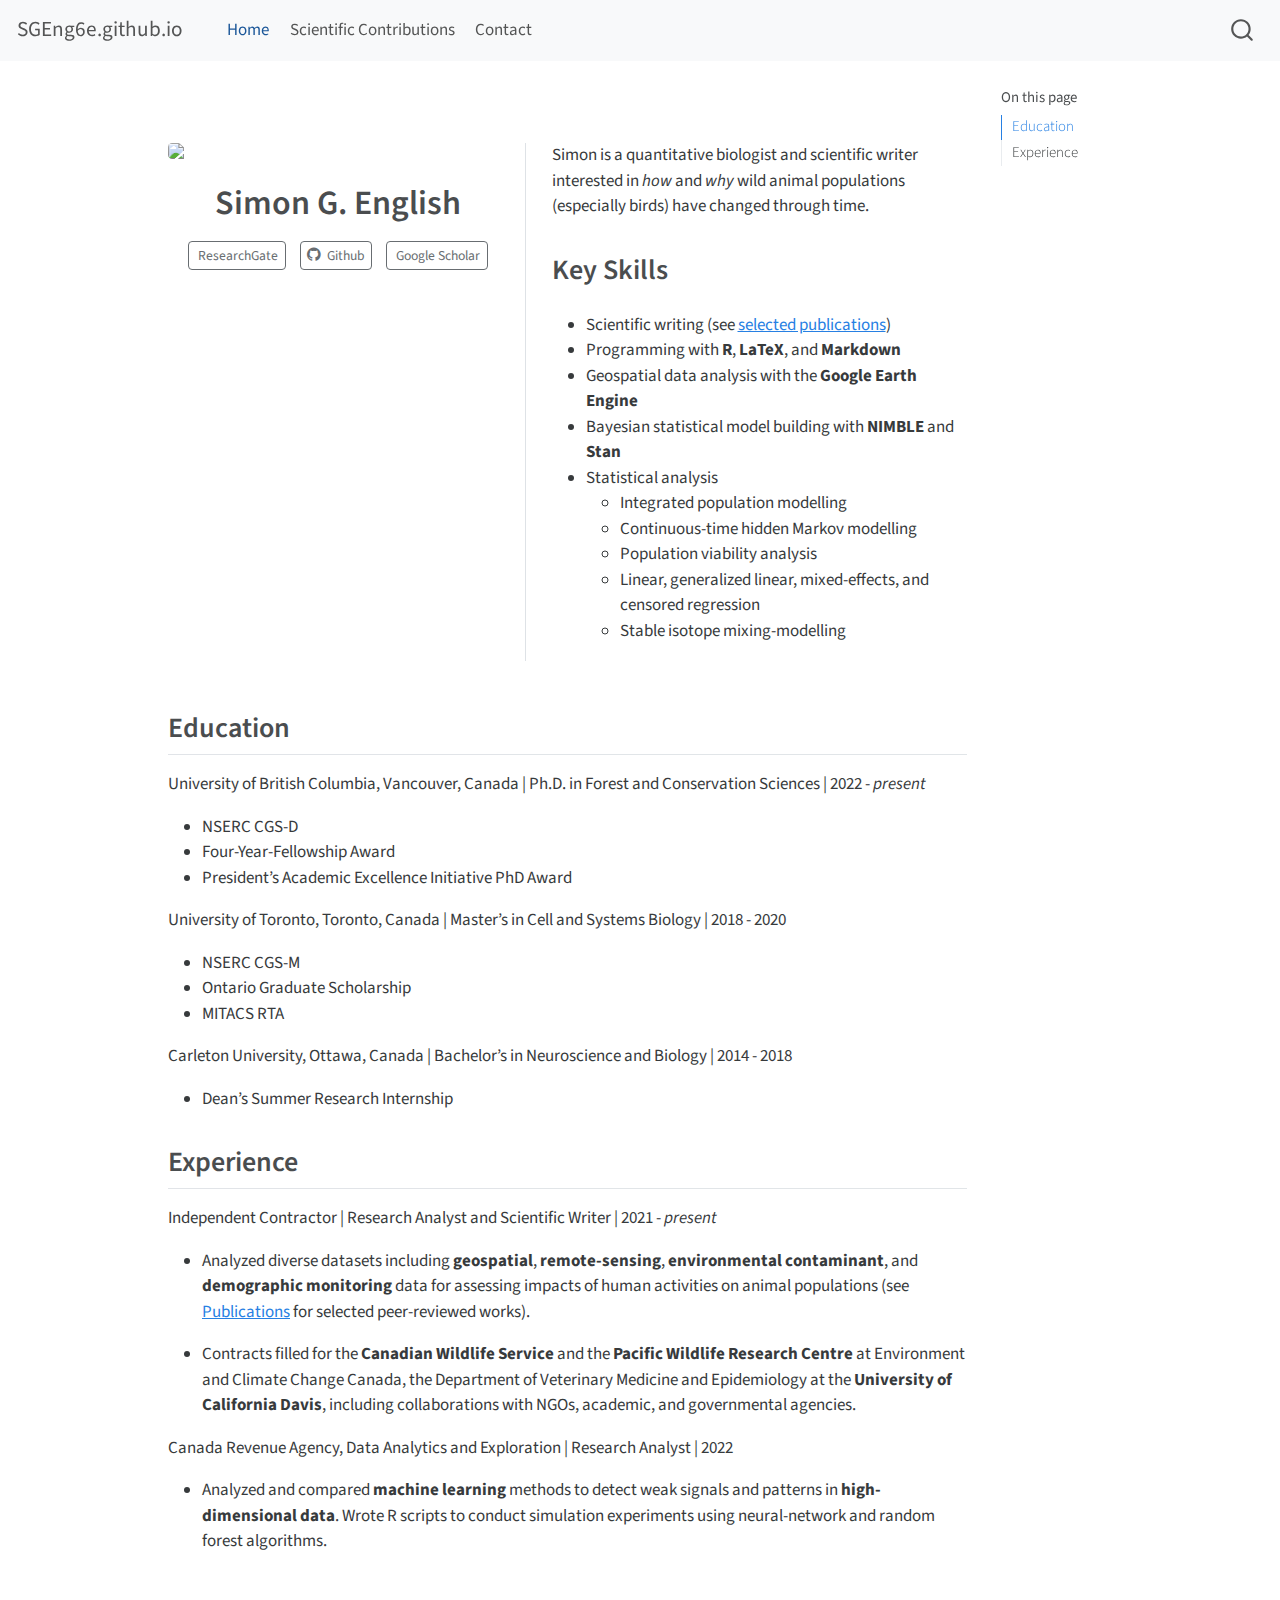
==== docs/index.html @ 51fb1316 "rebuilt" ====
<!DOCTYPE html>
<html xmlns="http://www.w3.org/1999/xhtml" lang="en" xml:lang="en"><head>

<meta charset="utf-8">
<meta name="generator" content="quarto-1.3.353">

<meta name="viewport" content="width=device-width, initial-scale=1.0, user-scalable=yes">


<title>SGEng6e.github.io - Simon G. English</title>
<style>
code{white-space: pre-wrap;}
span.smallcaps{font-variant: small-caps;}
div.columns{display: flex; gap: min(4vw, 1.5em);}
div.column{flex: auto; overflow-x: auto;}
div.hanging-indent{margin-left: 1.5em; text-indent: -1.5em;}
ul.task-list{list-style: none;}
ul.task-list li input[type="checkbox"] {
  width: 0.8em;
  margin: 0 0.8em 0.2em -1em; /* quarto-specific, see https://github.com/quarto-dev/quarto-cli/issues/4556 */ 
  vertical-align: middle;
}
</style>


<script src="site_libs/quarto-nav/quarto-nav.js"></script>
<script src="site_libs/quarto-nav/headroom.min.js"></script>
<script src="site_libs/clipboard/clipboard.min.js"></script>
<script src="site_libs/quarto-search/autocomplete.umd.js"></script>
<script src="site_libs/quarto-search/fuse.min.js"></script>
<script src="site_libs/quarto-search/quarto-search.js"></script>
<meta name="quarto:offset" content="./">
<script src="site_libs/quarto-html/quarto.js"></script>
<script src="site_libs/quarto-html/popper.min.js"></script>
<script src="site_libs/quarto-html/tippy.umd.min.js"></script>
<link href="site_libs/quarto-html/tippy.css" rel="stylesheet">
<link href="site_libs/quarto-html/quarto-syntax-highlighting.css" rel="stylesheet" id="quarto-text-highlighting-styles">
<script src="site_libs/bootstrap/bootstrap.min.js"></script>
<link href="site_libs/bootstrap/bootstrap-icons.css" rel="stylesheet">
<link href="site_libs/bootstrap/bootstrap.min.css" rel="stylesheet" id="quarto-bootstrap" data-mode="light">
<script id="quarto-search-options" type="application/json">{
  "location": "navbar",
  "copy-button": false,
  "collapse-after": 3,
  "panel-placement": "end",
  "type": "overlay",
  "limit": 20,
  "language": {
    "search-no-results-text": "No results",
    "search-matching-documents-text": "matching documents",
    "search-copy-link-title": "Copy link to search",
    "search-hide-matches-text": "Hide additional matches",
    "search-more-match-text": "more match in this document",
    "search-more-matches-text": "more matches in this document",
    "search-clear-button-title": "Clear",
    "search-detached-cancel-button-title": "Cancel",
    "search-submit-button-title": "Submit"
  }
}</script>


<link rel="stylesheet" href="styles.css">
</head>

<body class="nav-fixed">

<div id="quarto-search-results"></div>
  <header id="quarto-header" class="headroom fixed-top">
    <nav class="navbar navbar-expand-lg navbar-dark ">
      <div class="navbar-container container-fluid">
      <div class="navbar-brand-container">
    <a class="navbar-brand" href="./index.html">
    <span class="navbar-title">SGEng6e.github.io</span>
    </a>
  </div>
            <div id="quarto-search" class="" title="Search"></div>
          <button class="navbar-toggler" type="button" data-bs-toggle="collapse" data-bs-target="#navbarCollapse" aria-controls="navbarCollapse" aria-expanded="false" aria-label="Toggle navigation" onclick="if (window.quartoToggleHeadroom) { window.quartoToggleHeadroom(); }">
  <span class="navbar-toggler-icon"></span>
</button>
          <div class="collapse navbar-collapse" id="navbarCollapse">
            <ul class="navbar-nav navbar-nav-scroll me-auto">
  <li class="nav-item">
    <a class="nav-link active" href="./index.html" rel="" target="" aria-current="page">
 <span class="menu-text">Home</span></a>
  </li>  
  <li class="nav-item">
    <a class="nav-link" href="./contributions.html" rel="" target="">
 <span class="menu-text">Scientific Contributions</span></a>
  </li>  
  <li class="nav-item">
    <a class="nav-link" href="./contact.html" rel="" target="">
 <span class="menu-text">Contact</span></a>
  </li>  
</ul>
            <div class="quarto-navbar-tools ms-auto">
</div>
          </div> <!-- /navcollapse -->
      </div> <!-- /container-fluid -->
    </nav>
</header>
<!-- content -->
<div id="quarto-content" class="quarto-container page-columns page-rows-contents page-layout-article page-navbar">
<!-- sidebar -->
<!-- margin-sidebar -->
    <div id="quarto-margin-sidebar" class="sidebar margin-sidebar">
        <nav id="TOC" role="doc-toc" class="toc-active">
    <h2 id="toc-title">On this page</h2>
   
  <ul>
  <li><a href="#education" id="toc-education" class="nav-link active" data-scroll-target="#education">Education</a></li>
  <li><a href="#experience" id="toc-experience" class="nav-link" data-scroll-target="#experience">Experience</a></li>
  </ul>
</nav>
    </div>
<!-- main -->
<main class="content" id="quarto-document-content">



<div class="quarto-about-trestles">
  <div class="about-entity">
    <img src="Images/Simon-English.jpeg" class="about-image
  rounded " style="width: 20em;">
<header id="title-block-header" class="quarto-title-block default">
<div class="quarto-title">
<h1 class="title">Simon G. English</h1>
</div>
<div class="quarto-title-meta">
  </div>
</header>
    <div class="about-links">
  <a href="https://www.researchgate.net/profile/Simon-English" class="about-link" rel="" target="">
    <i class="bi bi-Images/"></i>
     <span class="about-link-text">ResearchGate</span>
  </a>
  <a href="https://github.com/SGEng6e" class="about-link" rel="" target="">
    <i class="bi bi-github"></i>
     <span class="about-link-text">Github</span>
  </a>
  <a href="https://scholar.google.com/citations?user=z0LvYlYAAAAJ&amp;hl=en" class="about-link" rel="" target="">
    <i class="bi bi-Images/"></i>
     <span class="about-link-text">Google Scholar</span>
  </a>
</div>
  </div>
  <div class="about-contents"><div id="hero-heading">
<p>Simon is a quantitative biologist and scientific writer interested in <em>how</em> and <em>why</em> wild animal populations (especially birds) have changed through time.</p>
<section id="key-skills" class="level2">
<h2 data-anchor-id="key-skills">Key Skills</h2>
<ul>
<li>Scientific writing (see <a href="./contributions.html">selected publications</a>)</li>
<li>Programming with <strong>R</strong>, <strong>LaTeX</strong>, and <strong>Markdown</strong></li>
<li>Geospatial data analysis with the <strong>Google Earth Engine</strong></li>
<li>Bayesian statistical model building with <strong>NIMBLE</strong> and <strong>Stan</strong></li>
<li>Statistical analysis
<ul>
<li>Integrated population modelling</li>
<li>Continuous-time hidden Markov modelling</li>
<li>Population viability analysis</li>
<li>Linear, generalized linear, mixed-effects, and censored regression</li>
<li>Stable isotope mixing-modelling</li>
</ul></li>
</ul>
</section>
</div></div>
</div>

<section id="education" class="level2">
<h2 data-anchor-id="education">Education</h2>
<p>University of British Columbia, Vancouver, Canada | Ph.D.&nbsp;in Forest and Conservation Sciences | 2022 - <em>present</em></p>
<ul>
<li>NSERC CGS-D</li>
<li>Four-Year-Fellowship Award</li>
<li>President’s Academic Excellence Initiative PhD Award</li>
</ul>
<p>University of Toronto, Toronto, Canada | Master’s in Cell and Systems Biology | 2018 - 2020</p>
<ul>
<li>NSERC CGS-M</li>
<li>Ontario Graduate Scholarship</li>
<li>MITACS RTA</li>
</ul>
<p>Carleton University, Ottawa, Canada | Bachelor’s in Neuroscience and Biology | 2014 - 2018</p>
<ul>
<li>Dean’s Summer Research Internship</li>
</ul>
</section>
<section id="experience" class="level2">
<h2 data-anchor-id="experience">Experience</h2>
<p>Independent Contractor | Research Analyst and Scientific Writer | 2021 - <em>present</em></p>
<ul>
<li><p>Analyzed diverse datasets including <strong>geospatial</strong>, <strong>remote-sensing</strong>, <strong>environmental contaminant</strong>, and <strong>demographic monitoring</strong> data for assessing impacts of human activities on animal populations (see <a href="./contributions.html">Publications</a> for selected peer-reviewed works).</p></li>
<li><p>Contracts filled for the <strong>Canadian Wildlife Service</strong> and the <strong>Pacific Wildlife Research Centre</strong> at Environment and Climate Change Canada, the Department of Veterinary Medicine and Epidemiology at the <strong>University of California Davis</strong>, including collaborations with NGOs, academic, and governmental agencies.</p></li>
</ul>
<p>Canada Revenue Agency, Data Analytics and Exploration | Research Analyst | 2022</p>
<ul>
<li>Analyzed and compared <strong>machine learning</strong> methods to detect weak signals and patterns in <strong>high-dimensional data</strong>. Wrote R scripts to conduct simulation experiments using neural-network and random forest algorithms.</li>
</ul>



</section>

</main> <!-- /main -->
<script id="quarto-html-after-body" type="application/javascript">
window.document.addEventListener("DOMContentLoaded", function (event) {
  const toggleBodyColorMode = (bsSheetEl) => {
    const mode = bsSheetEl.getAttribute("data-mode");
    const bodyEl = window.document.querySelector("body");
    if (mode === "dark") {
      bodyEl.classList.add("quarto-dark");
      bodyEl.classList.remove("quarto-light");
    } else {
      bodyEl.classList.add("quarto-light");
      bodyEl.classList.remove("quarto-dark");
    }
  }
  const toggleBodyColorPrimary = () => {
    const bsSheetEl = window.document.querySelector("link#quarto-bootstrap");
    if (bsSheetEl) {
      toggleBodyColorMode(bsSheetEl);
    }
  }
  toggleBodyColorPrimary();  
  const isCodeAnnotation = (el) => {
    for (const clz of el.classList) {
      if (clz.startsWith('code-annotation-')) {                     
        return true;
      }
    }
    return false;
  }
  const clipboard = new window.ClipboardJS('.code-copy-button', {
    text: function(trigger) {
      const codeEl = trigger.previousElementSibling.cloneNode(true);
      for (const childEl of codeEl.children) {
        if (isCodeAnnotation(childEl)) {
          childEl.remove();
        }
      }
      return codeEl.innerText;
    }
  });
  clipboard.on('success', function(e) {
    // button target
    const button = e.trigger;
    // don't keep focus
    button.blur();
    // flash "checked"
    button.classList.add('code-copy-button-checked');
    var currentTitle = button.getAttribute("title");
    button.setAttribute("title", "Copied!");
    let tooltip;
    if (window.bootstrap) {
      button.setAttribute("data-bs-toggle", "tooltip");
      button.setAttribute("data-bs-placement", "left");
      button.setAttribute("data-bs-title", "Copied!");
      tooltip = new bootstrap.Tooltip(button, 
        { trigger: "manual", 
          customClass: "code-copy-button-tooltip",
          offset: [0, -8]});
      tooltip.show();    
    }
    setTimeout(function() {
      if (tooltip) {
        tooltip.hide();
        button.removeAttribute("data-bs-title");
        button.removeAttribute("data-bs-toggle");
        button.removeAttribute("data-bs-placement");
      }
      button.setAttribute("title", currentTitle);
      button.classList.remove('code-copy-button-checked');
    }, 1000);
    // clear code selection
    e.clearSelection();
  });
  function tippyHover(el, contentFn) {
    const config = {
      allowHTML: true,
      content: contentFn,
      maxWidth: 500,
      delay: 100,
      arrow: false,
      appendTo: function(el) {
          return el.parentElement;
      },
      interactive: true,
      interactiveBorder: 10,
      theme: 'quarto',
      placement: 'bottom-start'
    };
    window.tippy(el, config); 
  }
  const noterefs = window.document.querySelectorAll('a[role="doc-noteref"]');
  for (var i=0; i<noterefs.length; i++) {
    const ref = noterefs[i];
    tippyHover(ref, function() {
      // use id or data attribute instead here
      let href = ref.getAttribute('data-footnote-href') || ref.getAttribute('href');
      try { href = new URL(href).hash; } catch {}
      const id = href.replace(/^#\/?/, "");
      const note = window.document.getElementById(id);
      return note.innerHTML;
    });
  }
      let selectedAnnoteEl;
      const selectorForAnnotation = ( cell, annotation) => {
        let cellAttr = 'data-code-cell="' + cell + '"';
        let lineAttr = 'data-code-annotation="' +  annotation + '"';
        const selector = 'span[' + cellAttr + '][' + lineAttr + ']';
        return selector;
      }
      const selectCodeLines = (annoteEl) => {
        const doc = window.document;
        const targetCell = annoteEl.getAttribute("data-target-cell");
        const targetAnnotation = annoteEl.getAttribute("data-target-annotation");
        const annoteSpan = window.document.querySelector(selectorForAnnotation(targetCell, targetAnnotation));
        const lines = annoteSpan.getAttribute("data-code-lines").split(",");
        const lineIds = lines.map((line) => {
          return targetCell + "-" + line;
        })
        let top = null;
        let height = null;
        let parent = null;
        if (lineIds.length > 0) {
            //compute the position of the single el (top and bottom and make a div)
            const el = window.document.getElementById(lineIds[0]);
            top = el.offsetTop;
            height = el.offsetHeight;
            parent = el.parentElement.parentElement;
          if (lineIds.length > 1) {
            const lastEl = window.document.getElementById(lineIds[lineIds.length - 1]);
            const bottom = lastEl.offsetTop + lastEl.offsetHeight;
            height = bottom - top;
          }
          if (top !== null && height !== null && parent !== null) {
            // cook up a div (if necessary) and position it 
            let div = window.document.getElementById("code-annotation-line-highlight");
            if (div === null) {
              div = window.document.createElement("div");
              div.setAttribute("id", "code-annotation-line-highlight");
              div.style.position = 'absolute';
              parent.appendChild(div);
            }
            div.style.top = top - 2 + "px";
            div.style.height = height + 4 + "px";
            let gutterDiv = window.document.getElementById("code-annotation-line-highlight-gutter");
            if (gutterDiv === null) {
              gutterDiv = window.document.createElement("div");
              gutterDiv.setAttribute("id", "code-annotation-line-highlight-gutter");
              gutterDiv.style.position = 'absolute';
              const codeCell = window.document.getElementById(targetCell);
              const gutter = codeCell.querySelector('.code-annotation-gutter');
              gutter.appendChild(gutterDiv);
            }
            gutterDiv.style.top = top - 2 + "px";
            gutterDiv.style.height = height + 4 + "px";
          }
          selectedAnnoteEl = annoteEl;
        }
      };
      const unselectCodeLines = () => {
        const elementsIds = ["code-annotation-line-highlight", "code-annotation-line-highlight-gutter"];
        elementsIds.forEach((elId) => {
          const div = window.document.getElementById(elId);
          if (div) {
            div.remove();
          }
        });
        selectedAnnoteEl = undefined;
      };
      // Attach click handler to the DT
      const annoteDls = window.document.querySelectorAll('dt[data-target-cell]');
      for (const annoteDlNode of annoteDls) {
        annoteDlNode.addEventListener('click', (event) => {
          const clickedEl = event.target;
          if (clickedEl !== selectedAnnoteEl) {
            unselectCodeLines();
            const activeEl = window.document.querySelector('dt[data-target-cell].code-annotation-active');
            if (activeEl) {
              activeEl.classList.remove('code-annotation-active');
            }
            selectCodeLines(clickedEl);
            clickedEl.classList.add('code-annotation-active');
          } else {
            // Unselect the line
            unselectCodeLines();
            clickedEl.classList.remove('code-annotation-active');
          }
        });
      }
  const findCites = (el) => {
    const parentEl = el.parentElement;
    if (parentEl) {
      const cites = parentEl.dataset.cites;
      if (cites) {
        return {
          el,
          cites: cites.split(' ')
        };
      } else {
        return findCites(el.parentElement)
      }
    } else {
      return undefined;
    }
  };
  var bibliorefs = window.document.querySelectorAll('a[role="doc-biblioref"]');
  for (var i=0; i<bibliorefs.length; i++) {
    const ref = bibliorefs[i];
    const citeInfo = findCites(ref);
    if (citeInfo) {
      tippyHover(citeInfo.el, function() {
        var popup = window.document.createElement('div');
        citeInfo.cites.forEach(function(cite) {
          var citeDiv = window.document.createElement('div');
          citeDiv.classList.add('hanging-indent');
          citeDiv.classList.add('csl-entry');
          var biblioDiv = window.document.getElementById('ref-' + cite);
          if (biblioDiv) {
            citeDiv.innerHTML = biblioDiv.innerHTML;
          }
          popup.appendChild(citeDiv);
        });
        return popup.innerHTML;
      });
    }
  }
});
</script>
</div> <!-- /content -->



</body></html>
---- docs/site_libs/quarto-html/tippy.css ----
.tippy-box[data-animation=fade][data-state=hidden]{opacity:0}[data-tippy-root]{max-width:calc(100vw - 10px)}.tippy-box{position:relative;background-color:#333;color:#fff;border-radius:4px;font-size:14px;line-height:1.4;white-space:normal;outline:0;transition-property:transform,visibility,opacity}.tippy-box[data-placement^=top]>.tippy-arrow{bottom:0}.tippy-box[data-placement^=top]>.tippy-arrow:before{bottom:-7px;left:0;border-width:8px 8px 0;border-top-color:initial;transform-origin:center top}.tippy-box[data-placement^=bottom]>.tippy-arrow{top:0}.tippy-box[data-placement^=bottom]>.tippy-arrow:before{top:-7px;left:0;border-width:0 8px 8px;border-bottom-color:initial;transform-origin:center bottom}.tippy-box[data-placement^=left]>.tippy-arrow{right:0}.tippy-box[data-placement^=left]>.tippy-arrow:before{border-width:8px 0 8px 8px;border-left-color:initial;right:-7px;transform-origin:center left}.tippy-box[data-placement^=right]>.tippy-arrow{left:0}.tippy-box[data-placement^=right]>.tippy-arrow:before{left:-7px;border-width:8px 8px 8px 0;border-right-color:initial;transform-origin:center right}.tippy-box[data-inertia][data-state=visible]{transition-timing-function:cubic-bezier(.54,1.5,.38,1.11)}.tippy-arrow{width:16px;height:16px;color:#333}.tippy-arrow:before{content:"";position:absolute;border-color:transparent;border-style:solid}.tippy-content{position:relative;padding:5px 9px;z-index:1}
---- docs/site_libs/quarto-html/quarto-syntax-highlighting.css ----
/* quarto syntax highlight colors */
:root {
  --quarto-hl-ot-color: #003B4F;
  --quarto-hl-at-color: #657422;
  --quarto-hl-ss-color: #20794D;
  --quarto-hl-an-color: #5E5E5E;
  --quarto-hl-fu-color: #4758AB;
  --quarto-hl-st-color: #20794D;
  --quarto-hl-cf-color: #003B4F;
  --quarto-hl-op-color: #5E5E5E;
  --quarto-hl-er-color: #AD0000;
  --quarto-hl-bn-color: #AD0000;
  --quarto-hl-al-color: #AD0000;
  --quarto-hl-va-color: #111111;
  --quarto-hl-bu-color: inherit;
  --quarto-hl-ex-color: inherit;
  --quarto-hl-pp-color: #AD0000;
  --quarto-hl-in-color: #5E5E5E;
  --quarto-hl-vs-color: #20794D;
  --quarto-hl-wa-color: #5E5E5E;
  --quarto-hl-do-color: #5E5E5E;
  --quarto-hl-im-color: #00769E;
  --quarto-hl-ch-color: #20794D;
  --quarto-hl-dt-color: #AD0000;
  --quarto-hl-fl-color: #AD0000;
  --quarto-hl-co-color: #5E5E5E;
  --quarto-hl-cv-color: #5E5E5E;
  --quarto-hl-cn-color: #8f5902;
  --quarto-hl-sc-color: #5E5E5E;
  --quarto-hl-dv-color: #AD0000;
  --quarto-hl-kw-color: #003B4F;
}

/* other quarto variables */
:root {
  --quarto-font-monospace: SFMono-Regular, Menlo, Monaco, Consolas, "Liberation Mono", "Courier New", monospace;
}

pre > code.sourceCode > span {
  color: #003B4F;
}

code span {
  color: #003B4F;
}

code.sourceCode > span {
  color: #003B4F;
}

div.sourceCode,
div.sourceCode pre.sourceCode {
  color: #003B4F;
}

code span.ot {
  color: #003B4F;
  font-style: inherit;
}

code span.at {
  color: #657422;
  font-style: inherit;
}

code span.ss {
  color: #20794D;
  font-style: inherit;
}

code span.an {
  color: #5E5E5E;
  font-style: inherit;
}

code span.fu {
  color: #4758AB;
  font-style: inherit;
}

code span.st {
  color: #20794D;
  font-style: inherit;
}

code span.cf {
  color: #003B4F;
  font-style: inherit;
}

code span.op {
  color: #5E5E5E;
  font-style: inherit;
}

code span.er {
  color: #AD0000;
  font-style: inherit;
}

code span.bn {
  color: #AD0000;
  font-style: inherit;
}

code span.al {
  color: #AD0000;
  font-style: inherit;
}

code span.va {
  color: #111111;
  font-style: inherit;
}

code span.bu {
  font-style: inherit;
}

code span.ex {
  font-style: inherit;
}

code span.pp {
  color: #AD0000;
  font-style: inherit;
}

code span.in {
  color: #5E5E5E;
  font-style: inherit;
}

code span.vs {
  color: #20794D;
  font-style: inherit;
}

code span.wa {
  color: #5E5E5E;
  font-style: italic;
}

code span.do {
  color: #5E5E5E;
  font-style: italic;
}

code span.im {
  color: #00769E;
  font-style: inherit;
}

code span.ch {
  color: #20794D;
  font-style: inherit;
}

code span.dt {
  color: #AD0000;
  font-style: inherit;
}

code span.fl {
  color: #AD0000;
  font-style: inherit;
}

code span.co {
  color: #5E5E5E;
  font-style: inherit;
}

code span.cv {
  color: #5E5E5E;
  font-style: italic;
}

code span.cn {
  color: #8f5902;
  font-style: inherit;
}

code span.sc {
  color: #5E5E5E;
  font-style: inherit;
}

code span.dv {
  color: #AD0000;
  font-style: inherit;
}

code span.kw {
  color: #003B4F;
  font-style: inherit;
}

.prevent-inlining {
  content: "</";
}

/*# sourceMappingURL=debc5d5d77c3f9108843748ff7464032.css.map */
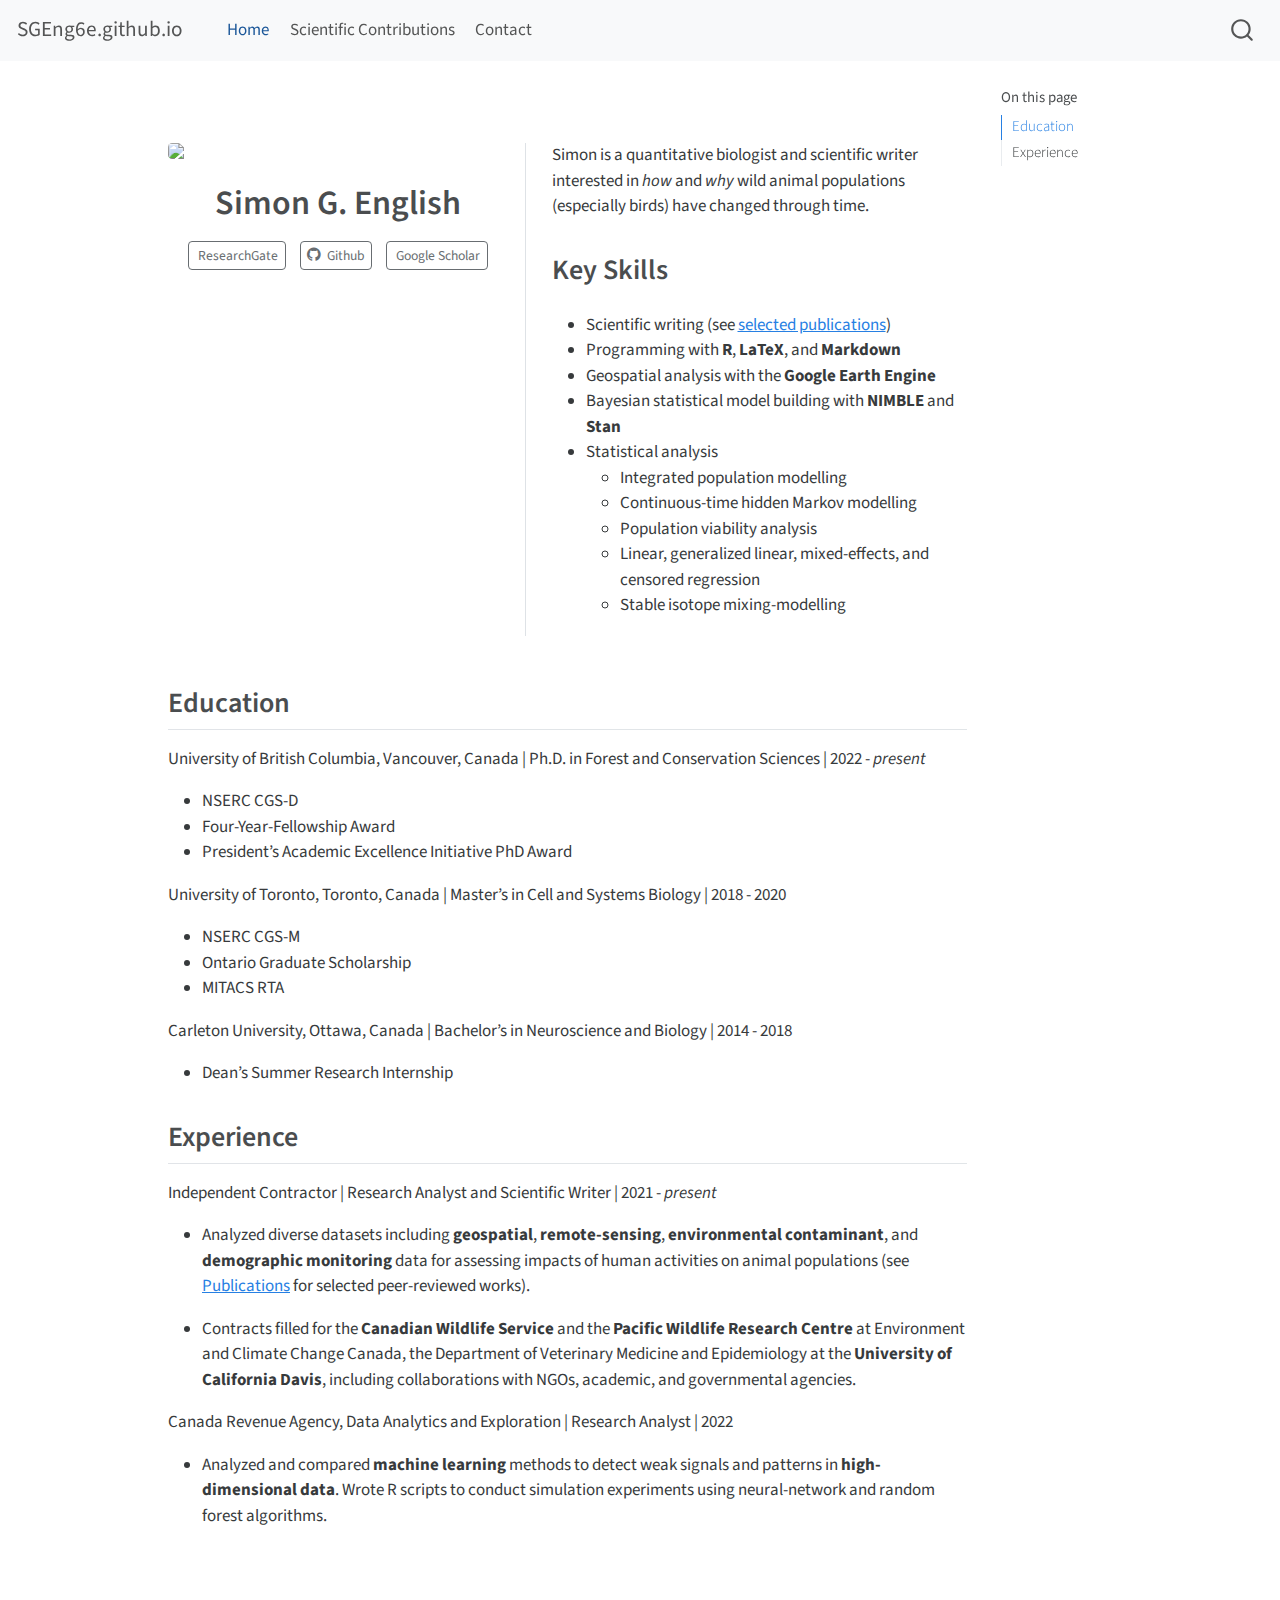
==== commit 76396117: "updated contributions Dec 2024" ====
--- a/docs/index.html
+++ b/docs/index.html
@@ -119,7 +119,7 @@
 
 <div class="quarto-about-trestles">
   <div class="about-entity">
-    <img src="Images/Simon-English.jpeg" class="about-image
+    <img src="../Simon-English.jpeg" class="about-image
   rounded " style="width: 20em;">
 <header id="title-block-header" class="quarto-title-block default">
 <div class="quarto-title">
@@ -150,7 +150,7 @@
 <ul>
 <li>Scientific writing (see <a href="./contributions.html">selected publications</a>)</li>
 <li>Programming with <strong>R</strong>, <strong>LaTeX</strong>, and <strong>Markdown</strong></li>
-<li>Geospatial data analysis with the <strong>Google Earth Engine</strong></li>
+<li>Geospatial analysis with the <strong>Google Earth Engine</strong></li>
 <li>Bayesian statistical model building with <strong>NIMBLE</strong> and <strong>Stan</strong></li>
 <li>Statistical analysis
 <ul>
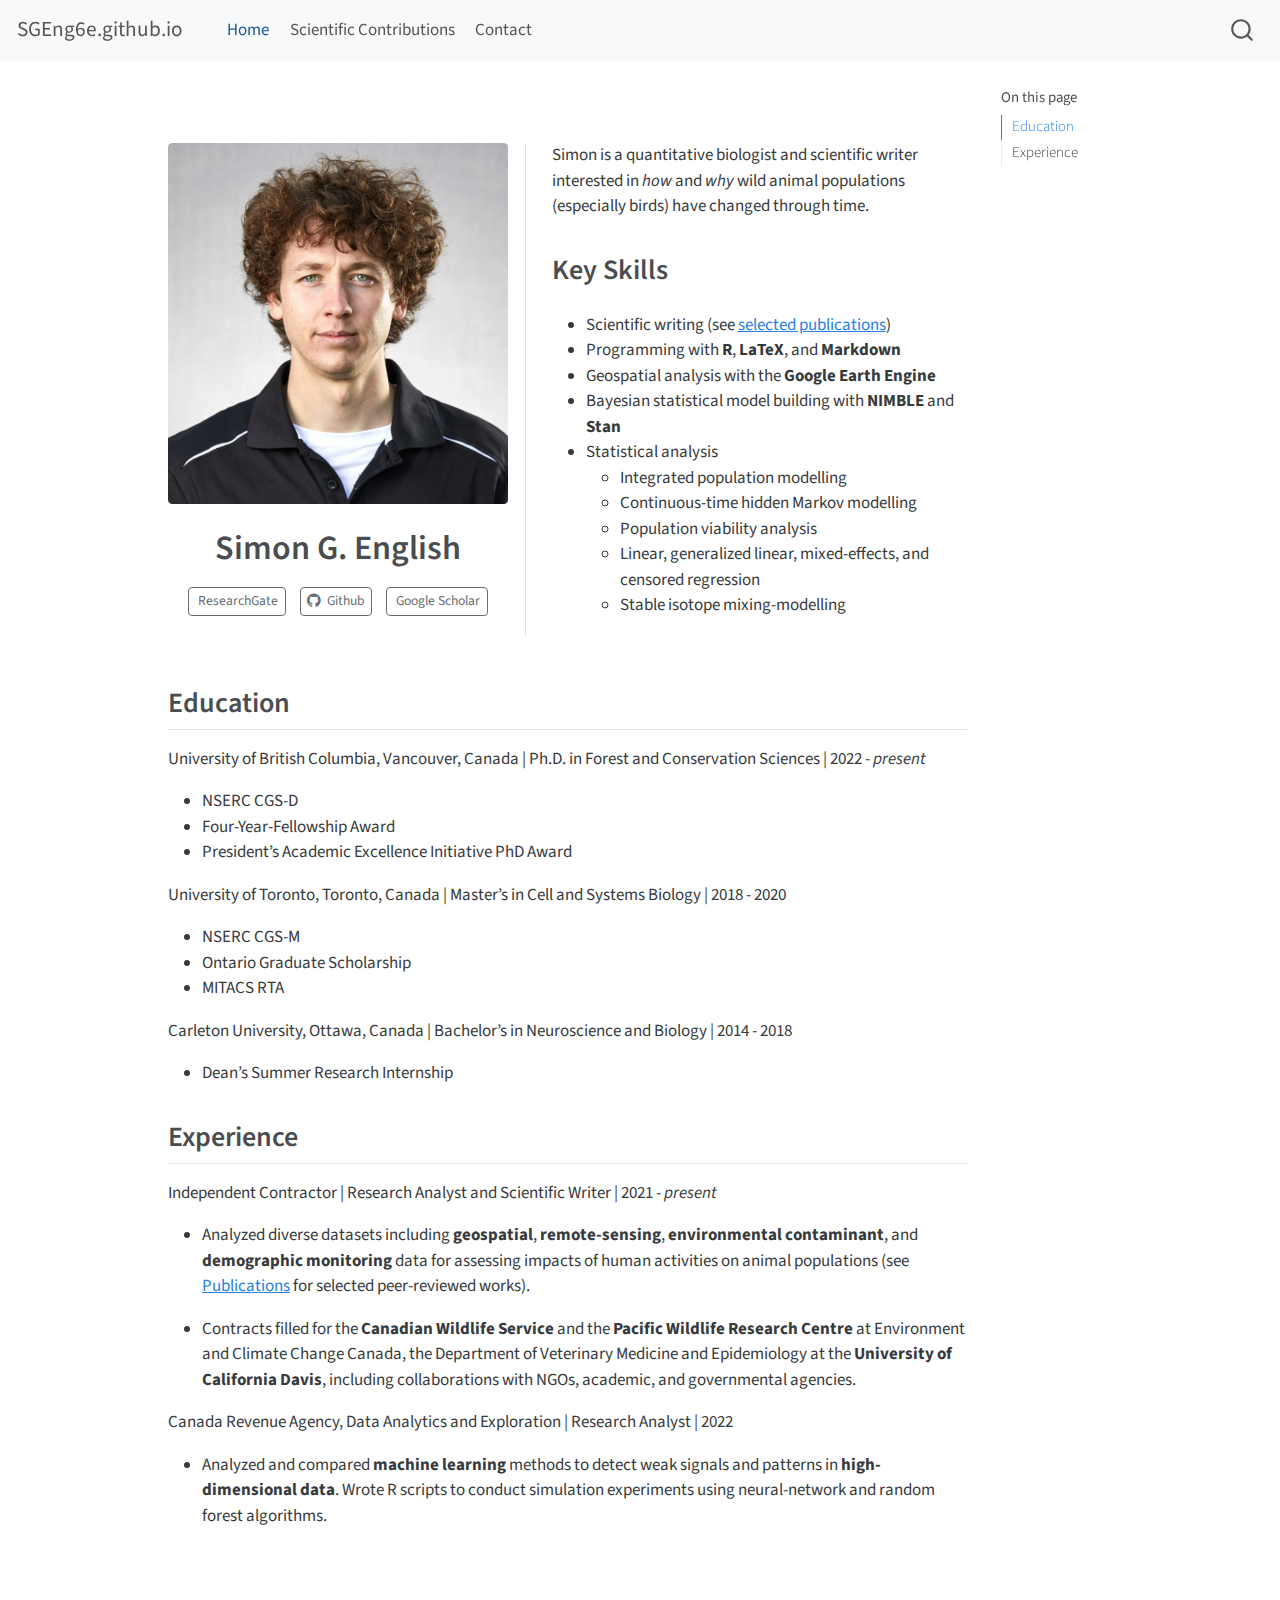
==== commit 6355c4b4: "file structure 1" ====
--- a/docs/index.html
+++ b/docs/index.html
@@ -119,7 +119,7 @@
 
 <div class="quarto-about-trestles">
   <div class="about-entity">
-    <img src="../Simon-English.jpeg" class="about-image
+    <img src="./Images/Simon-English.jpeg" class="about-image
   rounded " style="width: 20em;">
 <header id="title-block-header" class="quarto-title-block default">
 <div class="quarto-title">
@@ -130,7 +130,7 @@
 </header>
     <div class="about-links">
   <a href="https://www.researchgate.net/profile/Simon-English" class="about-link" rel="" target="">
-    <i class="bi bi-Images/"></i>
+    <i class="bi bi-./Images/"></i>
      <span class="about-link-text">ResearchGate</span>
   </a>
   <a href="https://github.com/SGEng6e" class="about-link" rel="" target="">
@@ -138,7 +138,7 @@
      <span class="about-link-text">Github</span>
   </a>
   <a href="https://scholar.google.com/citations?user=z0LvYlYAAAAJ&amp;hl=en" class="about-link" rel="" target="">
-    <i class="bi bi-Images/"></i>
+    <i class="bi bi-./Images/"></i>
      <span class="about-link-text">Google Scholar</span>
   </a>
 </div>
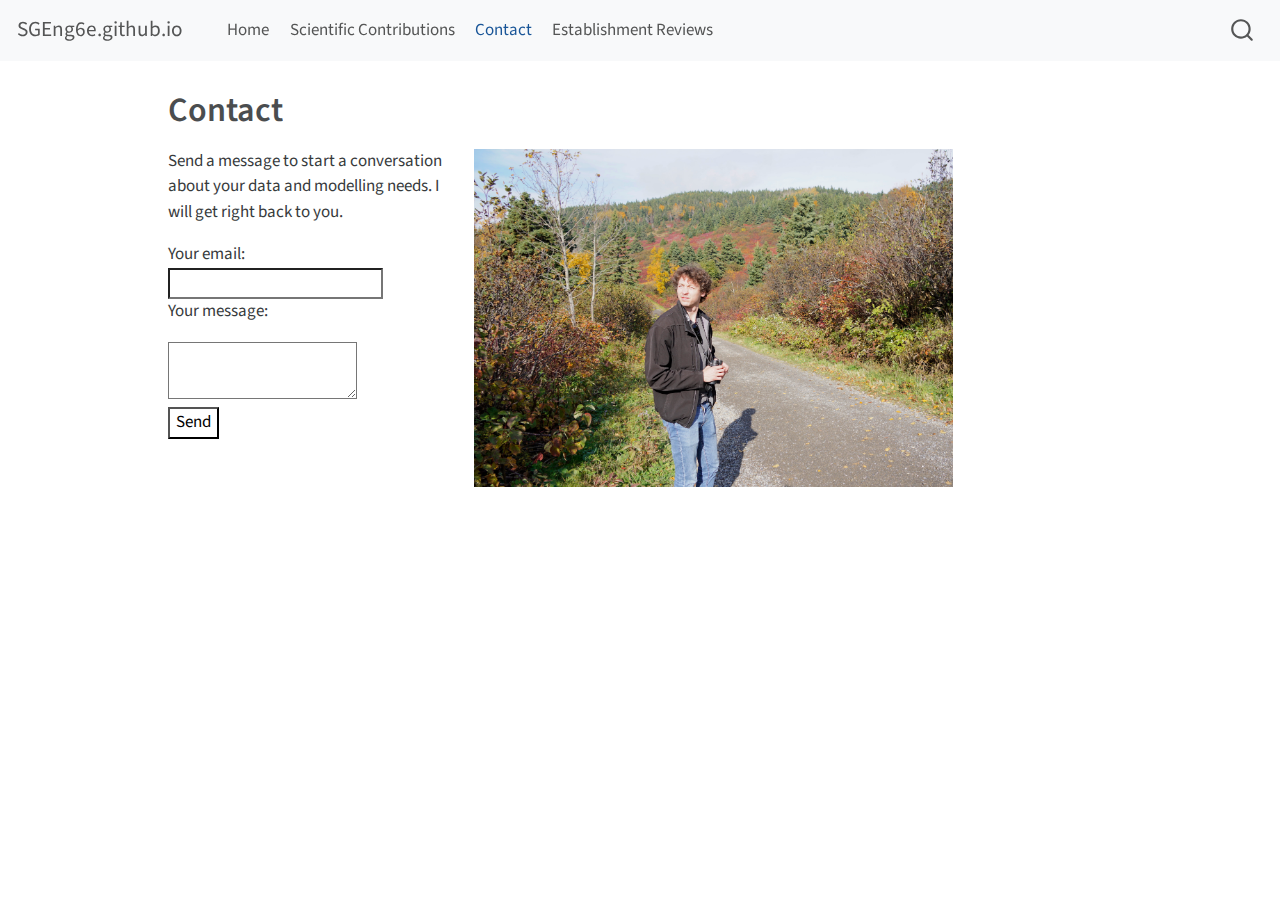
==== commit 6781e47d: "add app" ====
--- a/docs/index.html
+++ b/docs/index.html
@@ -1,434 +1,8 @@
-<!DOCTYPE html>
-<html xmlns="http://www.w3.org/1999/xhtml" lang="en" xml:lang="en"><head>
-
-<meta charset="utf-8">
-<meta name="generator" content="quarto-1.3.353">
-
-<meta name="viewport" content="width=device-width, initial-scale=1.0, user-scalable=yes">
-
-
-<title>SGEng6e.github.io - Simon G. English</title>
-<style>
-code{white-space: pre-wrap;}
-span.smallcaps{font-variant: small-caps;}
-div.columns{display: flex; gap: min(4vw, 1.5em);}
-div.column{flex: auto; overflow-x: auto;}
-div.hanging-indent{margin-left: 1.5em; text-indent: -1.5em;}
-ul.task-list{list-style: none;}
-ul.task-list li input[type="checkbox"] {
-  width: 0.8em;
-  margin: 0 0.8em 0.2em -1em; /* quarto-specific, see https://github.com/quarto-dev/quarto-cli/issues/4556 */ 
-  vertical-align: middle;
-}
-</style>
-
-
-<script src="site_libs/quarto-nav/quarto-nav.js"></script>
-<script src="site_libs/quarto-nav/headroom.min.js"></script>
-<script src="site_libs/clipboard/clipboard.min.js"></script>
-<script src="site_libs/quarto-search/autocomplete.umd.js"></script>
-<script src="site_libs/quarto-search/fuse.min.js"></script>
-<script src="site_libs/quarto-search/quarto-search.js"></script>
-<meta name="quarto:offset" content="./">
-<script src="site_libs/quarto-html/quarto.js"></script>
-<script src="site_libs/quarto-html/popper.min.js"></script>
-<script src="site_libs/quarto-html/tippy.umd.min.js"></script>
-<link href="site_libs/quarto-html/tippy.css" rel="stylesheet">
-<link href="site_libs/quarto-html/quarto-syntax-highlighting.css" rel="stylesheet" id="quarto-text-highlighting-styles">
-<script src="site_libs/bootstrap/bootstrap.min.js"></script>
-<link href="site_libs/bootstrap/bootstrap-icons.css" rel="stylesheet">
-<link href="site_libs/bootstrap/bootstrap.min.css" rel="stylesheet" id="quarto-bootstrap" data-mode="light">
-<script id="quarto-search-options" type="application/json">{
-  "location": "navbar",
-  "copy-button": false,
-  "collapse-after": 3,
-  "panel-placement": "end",
-  "type": "overlay",
-  "limit": 20,
-  "language": {
-    "search-no-results-text": "No results",
-    "search-matching-documents-text": "matching documents",
-    "search-copy-link-title": "Copy link to search",
-    "search-hide-matches-text": "Hide additional matches",
-    "search-more-match-text": "more match in this document",
-    "search-more-matches-text": "more matches in this document",
-    "search-clear-button-title": "Clear",
-    "search-detached-cancel-button-title": "Cancel",
-    "search-submit-button-title": "Submit"
-  }
-}</script>
-
-
-<link rel="stylesheet" href="styles.css">
-</head>
-
-<body class="nav-fixed">
-
-<div id="quarto-search-results"></div>
-  <header id="quarto-header" class="headroom fixed-top">
-    <nav class="navbar navbar-expand-lg navbar-dark ">
-      <div class="navbar-container container-fluid">
-      <div class="navbar-brand-container">
-    <a class="navbar-brand" href="./index.html">
-    <span class="navbar-title">SGEng6e.github.io</span>
-    </a>
-  </div>
-            <div id="quarto-search" class="" title="Search"></div>
-          <button class="navbar-toggler" type="button" data-bs-toggle="collapse" data-bs-target="#navbarCollapse" aria-controls="navbarCollapse" aria-expanded="false" aria-label="Toggle navigation" onclick="if (window.quartoToggleHeadroom) { window.quartoToggleHeadroom(); }">
-  <span class="navbar-toggler-icon"></span>
-</button>
-          <div class="collapse navbar-collapse" id="navbarCollapse">
-            <ul class="navbar-nav navbar-nav-scroll me-auto">
-  <li class="nav-item">
-    <a class="nav-link active" href="./index.html" rel="" target="" aria-current="page">
- <span class="menu-text">Home</span></a>
-  </li>  
-  <li class="nav-item">
-    <a class="nav-link" href="./contributions.html" rel="" target="">
- <span class="menu-text">Scientific Contributions</span></a>
-  </li>  
-  <li class="nav-item">
-    <a class="nav-link" href="./contact.html" rel="" target="">
- <span class="menu-text">Contact</span></a>
-  </li>  
-</ul>
-            <div class="quarto-navbar-tools ms-auto">
-</div>
-          </div> <!-- /navcollapse -->
-      </div> <!-- /container-fluid -->
-    </nav>
-</header>
-<!-- content -->
-<div id="quarto-content" class="quarto-container page-columns page-rows-contents page-layout-article page-navbar">
-<!-- sidebar -->
-<!-- margin-sidebar -->
-    <div id="quarto-margin-sidebar" class="sidebar margin-sidebar">
-        <nav id="TOC" role="doc-toc" class="toc-active">
-    <h2 id="toc-title">On this page</h2>
-   
-  <ul>
-  <li><a href="#education" id="toc-education" class="nav-link active" data-scroll-target="#education">Education</a></li>
-  <li><a href="#experience" id="toc-experience" class="nav-link" data-scroll-target="#experience">Experience</a></li>
-  </ul>
-</nav>
-    </div>
-<!-- main -->
-<main class="content" id="quarto-document-content">
-
-
-
-<div class="quarto-about-trestles">
-  <div class="about-entity">
-    <img src="./Images/Simon-English.jpeg" class="about-image
-  rounded " style="width: 20em;">
-<header id="title-block-header" class="quarto-title-block default">
-<div class="quarto-title">
-<h1 class="title">Simon G. English</h1>
-</div>
-<div class="quarto-title-meta">
-  </div>
-</header>
-    <div class="about-links">
-  <a href="https://www.researchgate.net/profile/Simon-English" class="about-link" rel="" target="">
-    <i class="bi bi-./Images/"></i>
-     <span class="about-link-text">ResearchGate</span>
-  </a>
-  <a href="https://github.com/SGEng6e" class="about-link" rel="" target="">
-    <i class="bi bi-github"></i>
-     <span class="about-link-text">Github</span>
-  </a>
-  <a href="https://scholar.google.com/citations?user=z0LvYlYAAAAJ&amp;hl=en" class="about-link" rel="" target="">
-    <i class="bi bi-./Images/"></i>
-     <span class="about-link-text">Google Scholar</span>
-  </a>
-</div>
-  </div>
-  <div class="about-contents"><div id="hero-heading">
-<p>Simon is a quantitative biologist and scientific writer interested in <em>how</em> and <em>why</em> wild animal populations (especially birds) have changed through time.</p>
-<section id="key-skills" class="level2">
-<h2 data-anchor-id="key-skills">Key Skills</h2>
-<ul>
-<li>Scientific writing (see <a href="./contributions.html">selected publications</a>)</li>
-<li>Programming with <strong>R</strong>, <strong>LaTeX</strong>, and <strong>Markdown</strong></li>
-<li>Geospatial analysis with the <strong>Google Earth Engine</strong></li>
-<li>Bayesian statistical model building with <strong>NIMBLE</strong> and <strong>Stan</strong></li>
-<li>Statistical analysis
-<ul>
-<li>Integrated population modelling</li>
-<li>Continuous-time hidden Markov modelling</li>
-<li>Population viability analysis</li>
-<li>Linear, generalized linear, mixed-effects, and censored regression</li>
-<li>Stable isotope mixing-modelling</li>
-</ul></li>
-</ul>
-</section>
-</div></div>
-</div>
-
-<section id="education" class="level2">
-<h2 data-anchor-id="education">Education</h2>
-<p>University of British Columbia, Vancouver, Canada | Ph.D.&nbsp;in Forest and Conservation Sciences | 2022 - <em>present</em></p>
-<ul>
-<li>NSERC CGS-D</li>
-<li>Four-Year-Fellowship Award</li>
-<li>President’s Academic Excellence Initiative PhD Award</li>
-</ul>
-<p>University of Toronto, Toronto, Canada | Master’s in Cell and Systems Biology | 2018 - 2020</p>
-<ul>
-<li>NSERC CGS-M</li>
-<li>Ontario Graduate Scholarship</li>
-<li>MITACS RTA</li>
-</ul>
-<p>Carleton University, Ottawa, Canada | Bachelor’s in Neuroscience and Biology | 2014 - 2018</p>
-<ul>
-<li>Dean’s Summer Research Internship</li>
-</ul>
-</section>
-<section id="experience" class="level2">
-<h2 data-anchor-id="experience">Experience</h2>
-<p>Independent Contractor | Research Analyst and Scientific Writer | 2021 - <em>present</em></p>
-<ul>
-<li><p>Analyzed diverse datasets including <strong>geospatial</strong>, <strong>remote-sensing</strong>, <strong>environmental contaminant</strong>, and <strong>demographic monitoring</strong> data for assessing impacts of human activities on animal populations (see <a href="./contributions.html">Publications</a> for selected peer-reviewed works).</p></li>
-<li><p>Contracts filled for the <strong>Canadian Wildlife Service</strong> and the <strong>Pacific Wildlife Research Centre</strong> at Environment and Climate Change Canada, the Department of Veterinary Medicine and Epidemiology at the <strong>University of California Davis</strong>, including collaborations with NGOs, academic, and governmental agencies.</p></li>
-</ul>
-<p>Canada Revenue Agency, Data Analytics and Exploration | Research Analyst | 2022</p>
-<ul>
-<li>Analyzed and compared <strong>machine learning</strong> methods to detect weak signals and patterns in <strong>high-dimensional data</strong>. Wrote R scripts to conduct simulation experiments using neural-network and random forest algorithms.</li>
-</ul>
-
-
-
-</section>
-
-</main> <!-- /main -->
-<script id="quarto-html-after-body" type="application/javascript">
-window.document.addEventListener("DOMContentLoaded", function (event) {
-  const toggleBodyColorMode = (bsSheetEl) => {
-    const mode = bsSheetEl.getAttribute("data-mode");
-    const bodyEl = window.document.querySelector("body");
-    if (mode === "dark") {
-      bodyEl.classList.add("quarto-dark");
-      bodyEl.classList.remove("quarto-light");
-    } else {
-      bodyEl.classList.add("quarto-light");
-      bodyEl.classList.remove("quarto-dark");
-    }
-  }
-  const toggleBodyColorPrimary = () => {
-    const bsSheetEl = window.document.querySelector("link#quarto-bootstrap");
-    if (bsSheetEl) {
-      toggleBodyColorMode(bsSheetEl);
-    }
-  }
-  toggleBodyColorPrimary();  
-  const isCodeAnnotation = (el) => {
-    for (const clz of el.classList) {
-      if (clz.startsWith('code-annotation-')) {                     
-        return true;
-      }
-    }
-    return false;
-  }
-  const clipboard = new window.ClipboardJS('.code-copy-button', {
-    text: function(trigger) {
-      const codeEl = trigger.previousElementSibling.cloneNode(true);
-      for (const childEl of codeEl.children) {
-        if (isCodeAnnotation(childEl)) {
-          childEl.remove();
-        }
-      }
-      return codeEl.innerText;
-    }
-  });
-  clipboard.on('success', function(e) {
-    // button target
-    const button = e.trigger;
-    // don't keep focus
-    button.blur();
-    // flash "checked"
-    button.classList.add('code-copy-button-checked');
-    var currentTitle = button.getAttribute("title");
-    button.setAttribute("title", "Copied!");
-    let tooltip;
-    if (window.bootstrap) {
-      button.setAttribute("data-bs-toggle", "tooltip");
-      button.setAttribute("data-bs-placement", "left");
-      button.setAttribute("data-bs-title", "Copied!");
-      tooltip = new bootstrap.Tooltip(button, 
-        { trigger: "manual", 
-          customClass: "code-copy-button-tooltip",
-          offset: [0, -8]});
-      tooltip.show();    
-    }
-    setTimeout(function() {
-      if (tooltip) {
-        tooltip.hide();
-        button.removeAttribute("data-bs-title");
-        button.removeAttribute("data-bs-toggle");
-        button.removeAttribute("data-bs-placement");
-      }
-      button.setAttribute("title", currentTitle);
-      button.classList.remove('code-copy-button-checked');
-    }, 1000);
-    // clear code selection
-    e.clearSelection();
-  });
-  function tippyHover(el, contentFn) {
-    const config = {
-      allowHTML: true,
-      content: contentFn,
-      maxWidth: 500,
-      delay: 100,
-      arrow: false,
-      appendTo: function(el) {
-          return el.parentElement;
-      },
-      interactive: true,
-      interactiveBorder: 10,
-      theme: 'quarto',
-      placement: 'bottom-start'
-    };
-    window.tippy(el, config); 
-  }
-  const noterefs = window.document.querySelectorAll('a[role="doc-noteref"]');
-  for (var i=0; i<noterefs.length; i++) {
-    const ref = noterefs[i];
-    tippyHover(ref, function() {
-      // use id or data attribute instead here
-      let href = ref.getAttribute('data-footnote-href') || ref.getAttribute('href');
-      try { href = new URL(href).hash; } catch {}
-      const id = href.replace(/^#\/?/, "");
-      const note = window.document.getElementById(id);
-      return note.innerHTML;
-    });
-  }
-      let selectedAnnoteEl;
-      const selectorForAnnotation = ( cell, annotation) => {
-        let cellAttr = 'data-code-cell="' + cell + '"';
-        let lineAttr = 'data-code-annotation="' +  annotation + '"';
-        const selector = 'span[' + cellAttr + '][' + lineAttr + ']';
-        return selector;
-      }
-      const selectCodeLines = (annoteEl) => {
-        const doc = window.document;
-        const targetCell = annoteEl.getAttribute("data-target-cell");
-        const targetAnnotation = annoteEl.getAttribute("data-target-annotation");
-        const annoteSpan = window.document.querySelector(selectorForAnnotation(targetCell, targetAnnotation));
-        const lines = annoteSpan.getAttribute("data-code-lines").split(",");
-        const lineIds = lines.map((line) => {
-          return targetCell + "-" + line;
-        })
-        let top = null;
-        let height = null;
-        let parent = null;
-        if (lineIds.length > 0) {
-            //compute the position of the single el (top and bottom and make a div)
-            const el = window.document.getElementById(lineIds[0]);
-            top = el.offsetTop;
-            height = el.offsetHeight;
-            parent = el.parentElement.parentElement;
-          if (lineIds.length > 1) {
-            const lastEl = window.document.getElementById(lineIds[lineIds.length - 1]);
-            const bottom = lastEl.offsetTop + lastEl.offsetHeight;
-            height = bottom - top;
-          }
-          if (top !== null && height !== null && parent !== null) {
-            // cook up a div (if necessary) and position it 
-            let div = window.document.getElementById("code-annotation-line-highlight");
-            if (div === null) {
-              div = window.document.createElement("div");
-              div.setAttribute("id", "code-annotation-line-highlight");
-              div.style.position = 'absolute';
-              parent.appendChild(div);
-            }
-            div.style.top = top - 2 + "px";
-            div.style.height = height + 4 + "px";
-            let gutterDiv = window.document.getElementById("code-annotation-line-highlight-gutter");
-            if (gutterDiv === null) {
-              gutterDiv = window.document.createElement("div");
-              gutterDiv.setAttribute("id", "code-annotation-line-highlight-gutter");
-              gutterDiv.style.position = 'absolute';
-              const codeCell = window.document.getElementById(targetCell);
-              const gutter = codeCell.querySelector('.code-annotation-gutter');
-              gutter.appendChild(gutterDiv);
-            }
-            gutterDiv.style.top = top - 2 + "px";
-            gutterDiv.style.height = height + 4 + "px";
-          }
-          selectedAnnoteEl = annoteEl;
-        }
-      };
-      const unselectCodeLines = () => {
-        const elementsIds = ["code-annotation-line-highlight", "code-annotation-line-highlight-gutter"];
-        elementsIds.forEach((elId) => {
-          const div = window.document.getElementById(elId);
-          if (div) {
-            div.remove();
-          }
-        });
-        selectedAnnoteEl = undefined;
-      };
-      // Attach click handler to the DT
-      const annoteDls = window.document.querySelectorAll('dt[data-target-cell]');
-      for (const annoteDlNode of annoteDls) {
-        annoteDlNode.addEventListener('click', (event) => {
-          const clickedEl = event.target;
-          if (clickedEl !== selectedAnnoteEl) {
-            unselectCodeLines();
-            const activeEl = window.document.querySelector('dt[data-target-cell].code-annotation-active');
-            if (activeEl) {
-              activeEl.classList.remove('code-annotation-active');
-            }
-            selectCodeLines(clickedEl);
-            clickedEl.classList.add('code-annotation-active');
-          } else {
-            // Unselect the line
-            unselectCodeLines();
-            clickedEl.classList.remove('code-annotation-active');
-          }
-        });
-      }
-  const findCites = (el) => {
-    const parentEl = el.parentElement;
-    if (parentEl) {
-      const cites = parentEl.dataset.cites;
-      if (cites) {
-        return {
-          el,
-          cites: cites.split(' ')
-        };
-      } else {
-        return findCites(el.parentElement)
-      }
-    } else {
-      return undefined;
-    }
-  };
-  var bibliorefs = window.document.querySelectorAll('a[role="doc-biblioref"]');
-  for (var i=0; i<bibliorefs.length; i++) {
-    const ref = bibliorefs[i];
-    const citeInfo = findCites(ref);
-    if (citeInfo) {
-      tippyHover(citeInfo.el, function() {
-        var popup = window.document.createElement('div');
-        citeInfo.cites.forEach(function(cite) {
-          var citeDiv = window.document.createElement('div');
-          citeDiv.classList.add('hanging-indent');
-          citeDiv.classList.add('csl-entry');
-          var biblioDiv = window.document.getElementById('ref-' + cite);
-          if (biblioDiv) {
-            citeDiv.innerHTML = biblioDiv.innerHTML;
-          }
-          popup.appendChild(citeDiv);
-        });
-        return popup.innerHTML;
-      });
-    }
-  }
-});
-</script>
-</div> <!-- /content -->
-
-
-
-</body></html>+<html xmlns="http://www.w3.org/1999/xhtml">    
+  <head>      
+    <title>Redirect to contact.html</title>      
+    <meta http-equiv="refresh" content="0;URL='contact.html'" />    
+  </head>    
+  <body> 
+  </body>  
+</html>     
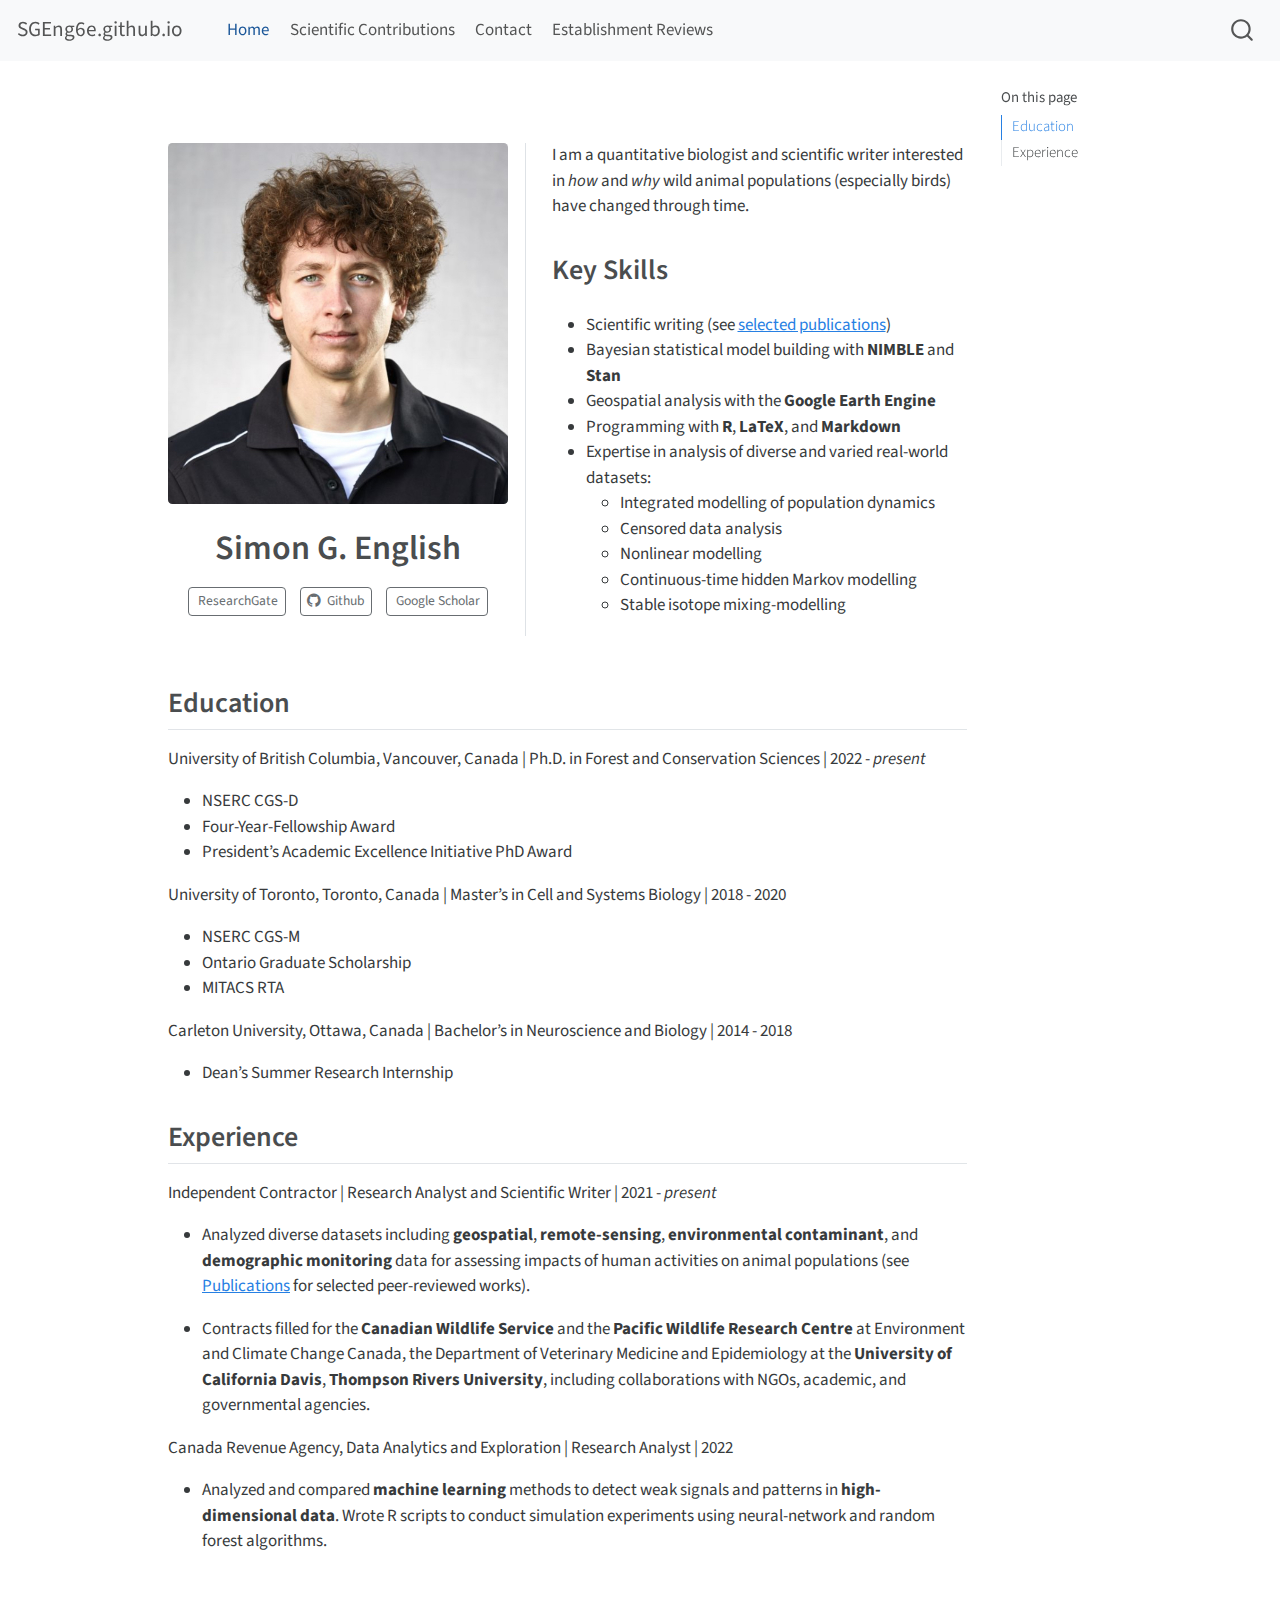
==== commit a90ae35f: "landing page" ====
--- a/docs/index.html
+++ b/docs/index.html
@@ -1,8 +1,438 @@
-<html xmlns="http://www.w3.org/1999/xhtml">    
-  <head>      
-    <title>Redirect to contact.html</title>      
-    <meta http-equiv="refresh" content="0;URL='contact.html'" />    
-  </head>    
-  <body> 
-  </body>  
-</html>     
+<!DOCTYPE html>
+<html xmlns="http://www.w3.org/1999/xhtml" lang="en" xml:lang="en"><head>
+
+<meta charset="utf-8">
+<meta name="generator" content="quarto-1.3.353">
+
+<meta name="viewport" content="width=device-width, initial-scale=1.0, user-scalable=yes">
+
+
+<title>SGEng6e.github.io - Simon G. English</title>
+<style>
+code{white-space: pre-wrap;}
+span.smallcaps{font-variant: small-caps;}
+div.columns{display: flex; gap: min(4vw, 1.5em);}
+div.column{flex: auto; overflow-x: auto;}
+div.hanging-indent{margin-left: 1.5em; text-indent: -1.5em;}
+ul.task-list{list-style: none;}
+ul.task-list li input[type="checkbox"] {
+  width: 0.8em;
+  margin: 0 0.8em 0.2em -1em; /* quarto-specific, see https://github.com/quarto-dev/quarto-cli/issues/4556 */ 
+  vertical-align: middle;
+}
+</style>
+
+
+<script src="site_libs/quarto-nav/quarto-nav.js"></script>
+<script src="site_libs/quarto-nav/headroom.min.js"></script>
+<script src="site_libs/clipboard/clipboard.min.js"></script>
+<script src="site_libs/quarto-search/autocomplete.umd.js"></script>
+<script src="site_libs/quarto-search/fuse.min.js"></script>
+<script src="site_libs/quarto-search/quarto-search.js"></script>
+<meta name="quarto:offset" content="./">
+<script src="site_libs/quarto-html/quarto.js"></script>
+<script src="site_libs/quarto-html/popper.min.js"></script>
+<script src="site_libs/quarto-html/tippy.umd.min.js"></script>
+<link href="site_libs/quarto-html/tippy.css" rel="stylesheet">
+<link href="site_libs/quarto-html/quarto-syntax-highlighting.css" rel="stylesheet" id="quarto-text-highlighting-styles">
+<script src="site_libs/bootstrap/bootstrap.min.js"></script>
+<link href="site_libs/bootstrap/bootstrap-icons.css" rel="stylesheet">
+<link href="site_libs/bootstrap/bootstrap.min.css" rel="stylesheet" id="quarto-bootstrap" data-mode="light">
+<script id="quarto-search-options" type="application/json">{
+  "location": "navbar",
+  "copy-button": false,
+  "collapse-after": 3,
+  "panel-placement": "end",
+  "type": "overlay",
+  "limit": 20,
+  "language": {
+    "search-no-results-text": "No results",
+    "search-matching-documents-text": "matching documents",
+    "search-copy-link-title": "Copy link to search",
+    "search-hide-matches-text": "Hide additional matches",
+    "search-more-match-text": "more match in this document",
+    "search-more-matches-text": "more matches in this document",
+    "search-clear-button-title": "Clear",
+    "search-detached-cancel-button-title": "Cancel",
+    "search-submit-button-title": "Submit"
+  }
+}</script>
+
+
+<link rel="stylesheet" href="styles.css">
+</head>
+
+<body class="nav-fixed">
+
+<div id="quarto-search-results"></div>
+  <header id="quarto-header" class="headroom fixed-top">
+    <nav class="navbar navbar-expand-lg navbar-dark ">
+      <div class="navbar-container container-fluid">
+      <div class="navbar-brand-container">
+    <a class="navbar-brand" href="./index.html">
+    <span class="navbar-title">SGEng6e.github.io</span>
+    </a>
+  </div>
+            <div id="quarto-search" class="" title="Search"></div>
+          <button class="navbar-toggler" type="button" data-bs-toggle="collapse" data-bs-target="#navbarCollapse" aria-controls="navbarCollapse" aria-expanded="false" aria-label="Toggle navigation" onclick="if (window.quartoToggleHeadroom) { window.quartoToggleHeadroom(); }">
+  <span class="navbar-toggler-icon"></span>
+</button>
+          <div class="collapse navbar-collapse" id="navbarCollapse">
+            <ul class="navbar-nav navbar-nav-scroll me-auto">
+  <li class="nav-item">
+    <a class="nav-link active" href="./index.html" rel="" target="" aria-current="page">
+ <span class="menu-text">Home</span></a>
+  </li>  
+  <li class="nav-item">
+    <a class="nav-link" href="./contributions.html" rel="" target="">
+ <span class="menu-text">Scientific Contributions</span></a>
+  </li>  
+  <li class="nav-item">
+    <a class="nav-link" href="./contact.html" rel="" target="">
+ <span class="menu-text">Contact</span></a>
+  </li>  
+  <li class="nav-item">
+    <a class="nav-link" href="./app.html" rel="" target="">
+ <span class="menu-text">Establishment Reviews</span></a>
+  </li>  
+</ul>
+            <div class="quarto-navbar-tools ms-auto">
+</div>
+          </div> <!-- /navcollapse -->
+      </div> <!-- /container-fluid -->
+    </nav>
+</header>
+<!-- content -->
+<div id="quarto-content" class="quarto-container page-columns page-rows-contents page-layout-article page-navbar">
+<!-- sidebar -->
+<!-- margin-sidebar -->
+    <div id="quarto-margin-sidebar" class="sidebar margin-sidebar">
+        <nav id="TOC" role="doc-toc" class="toc-active">
+    <h2 id="toc-title">On this page</h2>
+   
+  <ul>
+  <li><a href="#education" id="toc-education" class="nav-link active" data-scroll-target="#education">Education</a></li>
+  <li><a href="#experience" id="toc-experience" class="nav-link" data-scroll-target="#experience">Experience</a></li>
+  </ul>
+</nav>
+    </div>
+<!-- main -->
+<main class="content" id="quarto-document-content">
+
+
+
+<div class="quarto-about-trestles">
+  <div class="about-entity">
+    <img src="Images/Simon-English.jpeg" class="about-image
+  rounded " style="width: 20em;">
+<header id="title-block-header" class="quarto-title-block default">
+<div class="quarto-title">
+<h1 class="title">Simon G. English</h1>
+</div>
+<div class="quarto-title-meta">
+  </div>
+</header>
+    <div class="about-links">
+  <a href="https://www.researchgate.net/profile/Simon-English" class="about-link" rel="" target="">
+    <i class="bi bi-Images/"></i>
+     <span class="about-link-text">ResearchGate</span>
+  </a>
+  <a href="https://github.com/SGEng6e" class="about-link" rel="" target="">
+    <i class="bi bi-github"></i>
+     <span class="about-link-text">Github</span>
+  </a>
+  <a href="https://scholar.google.com/citations?user=z0LvYlYAAAAJ&amp;hl=en" class="about-link" rel="" target="">
+    <i class="bi bi-Images/"></i>
+     <span class="about-link-text">Google Scholar</span>
+  </a>
+</div>
+  </div>
+  <div class="about-contents"><div id="hero-heading">
+<p>I am a quantitative biologist and scientific writer interested in <em>how</em> and <em>why</em> wild animal populations (especially birds) have changed through time.</p>
+<section id="key-skills" class="level2">
+<h2 data-anchor-id="key-skills">Key Skills</h2>
+<ul>
+<li>Scientific writing (see <a href="./contributions.html">selected publications</a>)</li>
+<li>Bayesian statistical model building with <strong>NIMBLE</strong> and <strong>Stan</strong></li>
+<li>Geospatial analysis with the <strong>Google Earth Engine</strong></li>
+<li>Programming with <strong>R</strong>, <strong>LaTeX</strong>, and <strong>Markdown</strong></li>
+<li>Expertise in analysis of diverse and varied real-world datasets:
+<ul>
+<li>Integrated modelling of population dynamics</li>
+<li>Censored data analysis</li>
+<li>Nonlinear modelling</li>
+<li>Continuous-time hidden Markov modelling</li>
+<li>Stable isotope mixing-modelling</li>
+</ul></li>
+</ul>
+</section>
+</div></div>
+</div>
+
+<section id="education" class="level2">
+<h2 data-anchor-id="education">Education</h2>
+<p>University of British Columbia, Vancouver, Canada | Ph.D.&nbsp;in Forest and Conservation Sciences | 2022 - <em>present</em></p>
+<ul>
+<li>NSERC CGS-D</li>
+<li>Four-Year-Fellowship Award</li>
+<li>President’s Academic Excellence Initiative PhD Award</li>
+</ul>
+<p>University of Toronto, Toronto, Canada | Master’s in Cell and Systems Biology | 2018 - 2020</p>
+<ul>
+<li>NSERC CGS-M</li>
+<li>Ontario Graduate Scholarship</li>
+<li>MITACS RTA</li>
+</ul>
+<p>Carleton University, Ottawa, Canada | Bachelor’s in Neuroscience and Biology | 2014 - 2018</p>
+<ul>
+<li>Dean’s Summer Research Internship</li>
+</ul>
+</section>
+<section id="experience" class="level2">
+<h2 data-anchor-id="experience">Experience</h2>
+<p>Independent Contractor | Research Analyst and Scientific Writer | 2021 - <em>present</em></p>
+<ul>
+<li><p>Analyzed diverse datasets including <strong>geospatial</strong>, <strong>remote-sensing</strong>, <strong>environmental contaminant</strong>, and <strong>demographic monitoring</strong> data for assessing impacts of human activities on animal populations (see <a href="./contributions.html">Publications</a> for selected peer-reviewed works).</p></li>
+<li><p>Contracts filled for the <strong>Canadian Wildlife Service</strong> and the <strong>Pacific Wildlife Research Centre</strong> at Environment and Climate Change Canada, the Department of Veterinary Medicine and Epidemiology at the <strong>University of California Davis</strong>, <strong>Thompson Rivers University</strong>, including collaborations with NGOs, academic, and governmental agencies.</p></li>
+</ul>
+<p>Canada Revenue Agency, Data Analytics and Exploration | Research Analyst | 2022</p>
+<ul>
+<li>Analyzed and compared <strong>machine learning</strong> methods to detect weak signals and patterns in <strong>high-dimensional data</strong>. Wrote R scripts to conduct simulation experiments using neural-network and random forest algorithms.</li>
+</ul>
+
+
+
+</section>
+
+</main> <!-- /main -->
+<script id="quarto-html-after-body" type="application/javascript">
+window.document.addEventListener("DOMContentLoaded", function (event) {
+  const toggleBodyColorMode = (bsSheetEl) => {
+    const mode = bsSheetEl.getAttribute("data-mode");
+    const bodyEl = window.document.querySelector("body");
+    if (mode === "dark") {
+      bodyEl.classList.add("quarto-dark");
+      bodyEl.classList.remove("quarto-light");
+    } else {
+      bodyEl.classList.add("quarto-light");
+      bodyEl.classList.remove("quarto-dark");
+    }
+  }
+  const toggleBodyColorPrimary = () => {
+    const bsSheetEl = window.document.querySelector("link#quarto-bootstrap");
+    if (bsSheetEl) {
+      toggleBodyColorMode(bsSheetEl);
+    }
+  }
+  toggleBodyColorPrimary();  
+  const isCodeAnnotation = (el) => {
+    for (const clz of el.classList) {
+      if (clz.startsWith('code-annotation-')) {                     
+        return true;
+      }
+    }
+    return false;
+  }
+  const clipboard = new window.ClipboardJS('.code-copy-button', {
+    text: function(trigger) {
+      const codeEl = trigger.previousElementSibling.cloneNode(true);
+      for (const childEl of codeEl.children) {
+        if (isCodeAnnotation(childEl)) {
+          childEl.remove();
+        }
+      }
+      return codeEl.innerText;
+    }
+  });
+  clipboard.on('success', function(e) {
+    // button target
+    const button = e.trigger;
+    // don't keep focus
+    button.blur();
+    // flash "checked"
+    button.classList.add('code-copy-button-checked');
+    var currentTitle = button.getAttribute("title");
+    button.setAttribute("title", "Copied!");
+    let tooltip;
+    if (window.bootstrap) {
+      button.setAttribute("data-bs-toggle", "tooltip");
+      button.setAttribute("data-bs-placement", "left");
+      button.setAttribute("data-bs-title", "Copied!");
+      tooltip = new bootstrap.Tooltip(button, 
+        { trigger: "manual", 
+          customClass: "code-copy-button-tooltip",
+          offset: [0, -8]});
+      tooltip.show();    
+    }
+    setTimeout(function() {
+      if (tooltip) {
+        tooltip.hide();
+        button.removeAttribute("data-bs-title");
+        button.removeAttribute("data-bs-toggle");
+        button.removeAttribute("data-bs-placement");
+      }
+      button.setAttribute("title", currentTitle);
+      button.classList.remove('code-copy-button-checked');
+    }, 1000);
+    // clear code selection
+    e.clearSelection();
+  });
+  function tippyHover(el, contentFn) {
+    const config = {
+      allowHTML: true,
+      content: contentFn,
+      maxWidth: 500,
+      delay: 100,
+      arrow: false,
+      appendTo: function(el) {
+          return el.parentElement;
+      },
+      interactive: true,
+      interactiveBorder: 10,
+      theme: 'quarto',
+      placement: 'bottom-start'
+    };
+    window.tippy(el, config); 
+  }
+  const noterefs = window.document.querySelectorAll('a[role="doc-noteref"]');
+  for (var i=0; i<noterefs.length; i++) {
+    const ref = noterefs[i];
+    tippyHover(ref, function() {
+      // use id or data attribute instead here
+      let href = ref.getAttribute('data-footnote-href') || ref.getAttribute('href');
+      try { href = new URL(href).hash; } catch {}
+      const id = href.replace(/^#\/?/, "");
+      const note = window.document.getElementById(id);
+      return note.innerHTML;
+    });
+  }
+      let selectedAnnoteEl;
+      const selectorForAnnotation = ( cell, annotation) => {
+        let cellAttr = 'data-code-cell="' + cell + '"';
+        let lineAttr = 'data-code-annotation="' +  annotation + '"';
+        const selector = 'span[' + cellAttr + '][' + lineAttr + ']';
+        return selector;
+      }
+      const selectCodeLines = (annoteEl) => {
+        const doc = window.document;
+        const targetCell = annoteEl.getAttribute("data-target-cell");
+        const targetAnnotation = annoteEl.getAttribute("data-target-annotation");
+        const annoteSpan = window.document.querySelector(selectorForAnnotation(targetCell, targetAnnotation));
+        const lines = annoteSpan.getAttribute("data-code-lines").split(",");
+        const lineIds = lines.map((line) => {
+          return targetCell + "-" + line;
+        })
+        let top = null;
+        let height = null;
+        let parent = null;
+        if (lineIds.length > 0) {
+            //compute the position of the single el (top and bottom and make a div)
+            const el = window.document.getElementById(lineIds[0]);
+            top = el.offsetTop;
+            height = el.offsetHeight;
+            parent = el.parentElement.parentElement;
+          if (lineIds.length > 1) {
+            const lastEl = window.document.getElementById(lineIds[lineIds.length - 1]);
+            const bottom = lastEl.offsetTop + lastEl.offsetHeight;
+            height = bottom - top;
+          }
+          if (top !== null && height !== null && parent !== null) {
+            // cook up a div (if necessary) and position it 
+            let div = window.document.getElementById("code-annotation-line-highlight");
+            if (div === null) {
+              div = window.document.createElement("div");
+              div.setAttribute("id", "code-annotation-line-highlight");
+              div.style.position = 'absolute';
+              parent.appendChild(div);
+            }
+            div.style.top = top - 2 + "px";
+            div.style.height = height + 4 + "px";
+            let gutterDiv = window.document.getElementById("code-annotation-line-highlight-gutter");
+            if (gutterDiv === null) {
+              gutterDiv = window.document.createElement("div");
+              gutterDiv.setAttribute("id", "code-annotation-line-highlight-gutter");
+              gutterDiv.style.position = 'absolute';
+              const codeCell = window.document.getElementById(targetCell);
+              const gutter = codeCell.querySelector('.code-annotation-gutter');
+              gutter.appendChild(gutterDiv);
+            }
+            gutterDiv.style.top = top - 2 + "px";
+            gutterDiv.style.height = height + 4 + "px";
+          }
+          selectedAnnoteEl = annoteEl;
+        }
+      };
+      const unselectCodeLines = () => {
+        const elementsIds = ["code-annotation-line-highlight", "code-annotation-line-highlight-gutter"];
+        elementsIds.forEach((elId) => {
+          const div = window.document.getElementById(elId);
+          if (div) {
+            div.remove();
+          }
+        });
+        selectedAnnoteEl = undefined;
+      };
+      // Attach click handler to the DT
+      const annoteDls = window.document.querySelectorAll('dt[data-target-cell]');
+      for (const annoteDlNode of annoteDls) {
+        annoteDlNode.addEventListener('click', (event) => {
+          const clickedEl = event.target;
+          if (clickedEl !== selectedAnnoteEl) {
+            unselectCodeLines();
+            const activeEl = window.document.querySelector('dt[data-target-cell].code-annotation-active');
+            if (activeEl) {
+              activeEl.classList.remove('code-annotation-active');
+            }
+            selectCodeLines(clickedEl);
+            clickedEl.classList.add('code-annotation-active');
+          } else {
+            // Unselect the line
+            unselectCodeLines();
+            clickedEl.classList.remove('code-annotation-active');
+          }
+        });
+      }
+  const findCites = (el) => {
+    const parentEl = el.parentElement;
+    if (parentEl) {
+      const cites = parentEl.dataset.cites;
+      if (cites) {
+        return {
+          el,
+          cites: cites.split(' ')
+        };
+      } else {
+        return findCites(el.parentElement)
+      }
+    } else {
+      return undefined;
+    }
+  };
+  var bibliorefs = window.document.querySelectorAll('a[role="doc-biblioref"]');
+  for (var i=0; i<bibliorefs.length; i++) {
+    const ref = bibliorefs[i];
+    const citeInfo = findCites(ref);
+    if (citeInfo) {
+      tippyHover(citeInfo.el, function() {
+        var popup = window.document.createElement('div');
+        citeInfo.cites.forEach(function(cite) {
+          var citeDiv = window.document.createElement('div');
+          citeDiv.classList.add('hanging-indent');
+          citeDiv.classList.add('csl-entry');
+          var biblioDiv = window.document.getElementById('ref-' + cite);
+          if (biblioDiv) {
+            citeDiv.innerHTML = biblioDiv.innerHTML;
+          }
+          popup.appendChild(citeDiv);
+        });
+        return popup.innerHTML;
+      });
+    }
+  }
+});
+</script>
+</div> <!-- /content -->
+
+
+
+</body></html>--- a/docs/site_libs/quarto-html/tippy.css
+++ b/docs/site_libs/quarto-html/tippy.css
@@ -0,0 +1 @@
+.tippy-box[data-animation=fade][data-state=hidden]{opacity:0}[data-tippy-root]{max-width:calc(100vw - 10px)}.tippy-box{position:relative;background-color:#333;color:#fff;border-radius:4px;font-size:14px;line-height:1.4;white-space:normal;outline:0;transition-property:transform,visibility,opacity}.tippy-box[data-placement^=top]>.tippy-arrow{bottom:0}.tippy-box[data-placement^=top]>.tippy-arrow:before{bottom:-7px;left:0;border-width:8px 8px 0;border-top-color:initial;transform-origin:center top}.tippy-box[data-placement^=bottom]>.tippy-arrow{top:0}.tippy-box[data-placement^=bottom]>.tippy-arrow:before{top:-7px;left:0;border-width:0 8px 8px;border-bottom-color:initial;transform-origin:center bottom}.tippy-box[data-placement^=left]>.tippy-arrow{right:0}.tippy-box[data-placement^=left]>.tippy-arrow:before{border-width:8px 0 8px 8px;border-left-color:initial;right:-7px;transform-origin:center left}.tippy-box[data-placement^=right]>.tippy-arrow{left:0}.tippy-box[data-placement^=right]>.tippy-arrow:before{left:-7px;border-width:8px 8px 8px 0;border-right-color:initial;transform-origin:center right}.tippy-box[data-inertia][data-state=visible]{transition-timing-function:cubic-bezier(.54,1.5,.38,1.11)}.tippy-arrow{width:16px;height:16px;color:#333}.tippy-arrow:before{content:"";position:absolute;border-color:transparent;border-style:solid}.tippy-content{position:relative;padding:5px 9px;z-index:1}--- a/docs/site_libs/quarto-html/quarto-syntax-highlighting.css
+++ b/docs/site_libs/quarto-html/quarto-syntax-highlighting.css
@@ -0,0 +1,203 @@
+/* quarto syntax highlight colors */
+:root {
+  --quarto-hl-ot-color: #003B4F;
+  --quarto-hl-at-color: #657422;
+  --quarto-hl-ss-color: #20794D;
+  --quarto-hl-an-color: #5E5E5E;
+  --quarto-hl-fu-color: #4758AB;
+  --quarto-hl-st-color: #20794D;
+  --quarto-hl-cf-color: #003B4F;
+  --quarto-hl-op-color: #5E5E5E;
+  --quarto-hl-er-color: #AD0000;
+  --quarto-hl-bn-color: #AD0000;
+  --quarto-hl-al-color: #AD0000;
+  --quarto-hl-va-color: #111111;
+  --quarto-hl-bu-color: inherit;
+  --quarto-hl-ex-color: inherit;
+  --quarto-hl-pp-color: #AD0000;
+  --quarto-hl-in-color: #5E5E5E;
+  --quarto-hl-vs-color: #20794D;
+  --quarto-hl-wa-color: #5E5E5E;
+  --quarto-hl-do-color: #5E5E5E;
+  --quarto-hl-im-color: #00769E;
+  --quarto-hl-ch-color: #20794D;
+  --quarto-hl-dt-color: #AD0000;
+  --quarto-hl-fl-color: #AD0000;
+  --quarto-hl-co-color: #5E5E5E;
+  --quarto-hl-cv-color: #5E5E5E;
+  --quarto-hl-cn-color: #8f5902;
+  --quarto-hl-sc-color: #5E5E5E;
+  --quarto-hl-dv-color: #AD0000;
+  --quarto-hl-kw-color: #003B4F;
+}
+
+/* other quarto variables */
+:root {
+  --quarto-font-monospace: SFMono-Regular, Menlo, Monaco, Consolas, "Liberation Mono", "Courier New", monospace;
+}
+
+pre > code.sourceCode > span {
+  color: #003B4F;
+}
+
+code span {
+  color: #003B4F;
+}
+
+code.sourceCode > span {
+  color: #003B4F;
+}
+
+div.sourceCode,
+div.sourceCode pre.sourceCode {
+  color: #003B4F;
+}
+
+code span.ot {
+  color: #003B4F;
+  font-style: inherit;
+}
+
+code span.at {
+  color: #657422;
+  font-style: inherit;
+}
+
+code span.ss {
+  color: #20794D;
+  font-style: inherit;
+}
+
+code span.an {
+  color: #5E5E5E;
+  font-style: inherit;
+}
+
+code span.fu {
+  color: #4758AB;
+  font-style: inherit;
+}
+
+code span.st {
+  color: #20794D;
+  font-style: inherit;
+}
+
+code span.cf {
+  color: #003B4F;
+  font-style: inherit;
+}
+
+code span.op {
+  color: #5E5E5E;
+  font-style: inherit;
+}
+
+code span.er {
+  color: #AD0000;
+  font-style: inherit;
+}
+
+code span.bn {
+  color: #AD0000;
+  font-style: inherit;
+}
+
+code span.al {
+  color: #AD0000;
+  font-style: inherit;
+}
+
+code span.va {
+  color: #111111;
+  font-style: inherit;
+}
+
+code span.bu {
+  font-style: inherit;
+}
+
+code span.ex {
+  font-style: inherit;
+}
+
+code span.pp {
+  color: #AD0000;
+  font-style: inherit;
+}
+
+code span.in {
+  color: #5E5E5E;
+  font-style: inherit;
+}
+
+code span.vs {
+  color: #20794D;
+  font-style: inherit;
+}
+
+code span.wa {
+  color: #5E5E5E;
+  font-style: italic;
+}
+
+code span.do {
+  color: #5E5E5E;
+  font-style: italic;
+}
+
+code span.im {
+  color: #00769E;
+  font-style: inherit;
+}
+
+code span.ch {
+  color: #20794D;
+  font-style: inherit;
+}
+
+code span.dt {
+  color: #AD0000;
+  font-style: inherit;
+}
+
+code span.fl {
+  color: #AD0000;
+  font-style: inherit;
+}
+
+code span.co {
+  color: #5E5E5E;
+  font-style: inherit;
+}
+
+code span.cv {
+  color: #5E5E5E;
+  font-style: italic;
+}
+
+code span.cn {
+  color: #8f5902;
+  font-style: inherit;
+}
+
+code span.sc {
+  color: #5E5E5E;
+  font-style: inherit;
+}
+
+code span.dv {
+  color: #AD0000;
+  font-style: inherit;
+}
+
+code span.kw {
+  color: #003B4F;
+  font-style: inherit;
+}
+
+.prevent-inlining {
+  content: "</";
+}
+
+/*# sourceMappingURL=debc5d5d77c3f9108843748ff7464032.css.map */
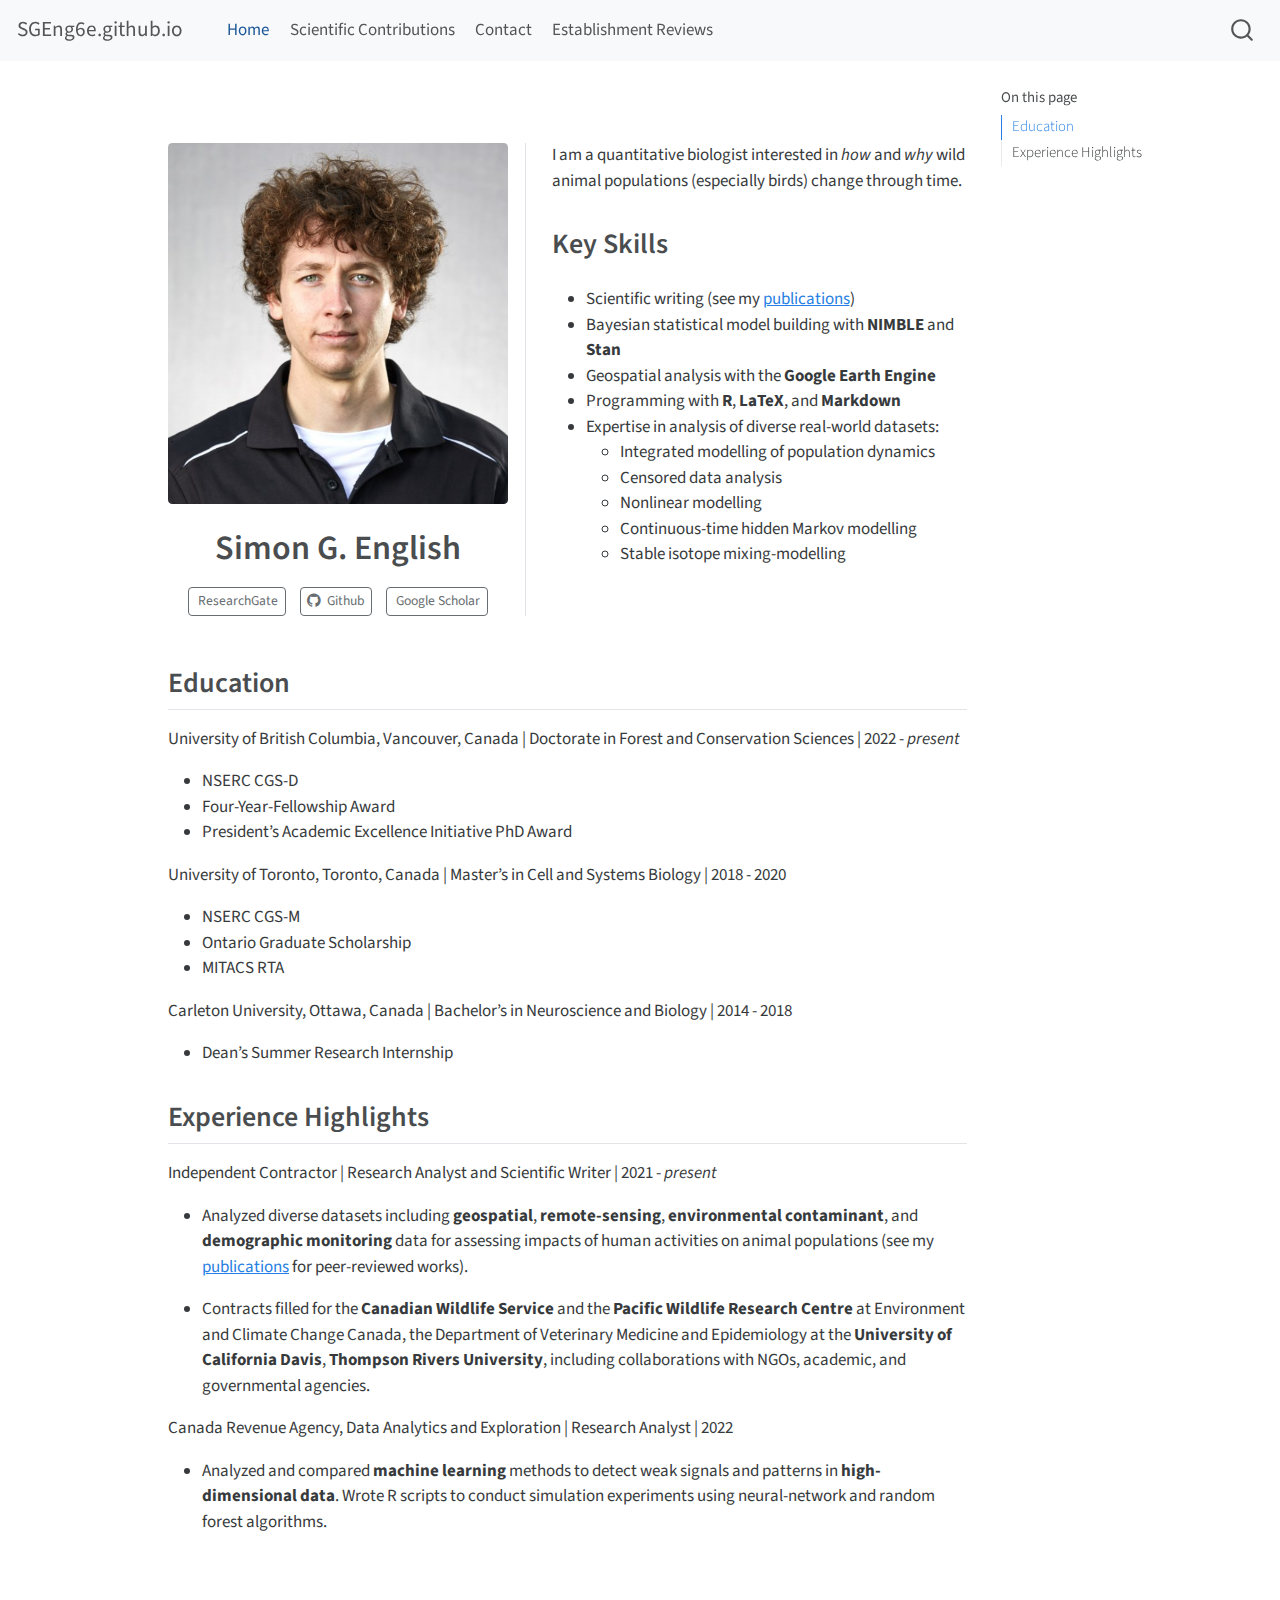
==== commit 8a8d9ed7: "beta shrinkage" ====
--- a/docs/index.html
+++ b/docs/index.html
@@ -59,7 +59,6 @@
 }</script>
 
 
-<link rel="stylesheet" href="styles.css">
 </head>
 
 <body class="nav-fixed">
@@ -112,7 +111,7 @@
    
   <ul>
   <li><a href="#education" id="toc-education" class="nav-link active" data-scroll-target="#education">Education</a></li>
-  <li><a href="#experience" id="toc-experience" class="nav-link" data-scroll-target="#experience">Experience</a></li>
+  <li><a href="#experience-highlights" id="toc-experience-highlights" class="nav-link" data-scroll-target="#experience-highlights">Experience Highlights</a></li>
   </ul>
 </nav>
     </div>
@@ -148,15 +147,15 @@
 </div>
   </div>
   <div class="about-contents"><div id="hero-heading">
-<p>I am a quantitative biologist and scientific writer interested in <em>how</em> and <em>why</em> wild animal populations (especially birds) have changed through time.</p>
+<p>I am a quantitative biologist interested in <em>how</em> and <em>why</em> wild animal populations (especially birds) change through time.</p>
 <section id="key-skills" class="level2">
 <h2 data-anchor-id="key-skills">Key Skills</h2>
 <ul>
-<li>Scientific writing (see <a href="./contributions.html">selected publications</a>)</li>
+<li>Scientific writing (see my <a href="./contributions.html">publications</a>)</li>
 <li>Bayesian statistical model building with <strong>NIMBLE</strong> and <strong>Stan</strong></li>
 <li>Geospatial analysis with the <strong>Google Earth Engine</strong></li>
 <li>Programming with <strong>R</strong>, <strong>LaTeX</strong>, and <strong>Markdown</strong></li>
-<li>Expertise in analysis of diverse and varied real-world datasets:
+<li>Expertise in analysis of diverse real-world datasets:
 <ul>
 <li>Integrated modelling of population dynamics</li>
 <li>Censored data analysis</li>
@@ -171,7 +170,7 @@
 
 <section id="education" class="level2">
 <h2 data-anchor-id="education">Education</h2>
-<p>University of British Columbia, Vancouver, Canada | Ph.D.&nbsp;in Forest and Conservation Sciences | 2022 - <em>present</em></p>
+<p>University of British Columbia, Vancouver, Canada | Doctorate in Forest and Conservation Sciences | 2022 - <em>present</em></p>
 <ul>
 <li>NSERC CGS-D</li>
 <li>Four-Year-Fellowship Award</li>
@@ -188,11 +187,11 @@
 <li>Dean’s Summer Research Internship</li>
 </ul>
 </section>
-<section id="experience" class="level2">
-<h2 data-anchor-id="experience">Experience</h2>
+<section id="experience-highlights" class="level2">
+<h2 data-anchor-id="experience-highlights">Experience Highlights</h2>
 <p>Independent Contractor | Research Analyst and Scientific Writer | 2021 - <em>present</em></p>
 <ul>
-<li><p>Analyzed diverse datasets including <strong>geospatial</strong>, <strong>remote-sensing</strong>, <strong>environmental contaminant</strong>, and <strong>demographic monitoring</strong> data for assessing impacts of human activities on animal populations (see <a href="./contributions.html">Publications</a> for selected peer-reviewed works).</p></li>
+<li><p>Analyzed diverse datasets including <strong>geospatial</strong>, <strong>remote-sensing</strong>, <strong>environmental contaminant</strong>, and <strong>demographic monitoring</strong> data for assessing impacts of human activities on animal populations (see my <a href="./contributions.html">publications</a> for peer-reviewed works).</p></li>
 <li><p>Contracts filled for the <strong>Canadian Wildlife Service</strong> and the <strong>Pacific Wildlife Research Centre</strong> at Environment and Climate Change Canada, the Department of Veterinary Medicine and Epidemiology at the <strong>University of California Davis</strong>, <strong>Thompson Rivers University</strong>, including collaborations with NGOs, academic, and governmental agencies.</p></li>
 </ul>
 <p>Canada Revenue Agency, Data Analytics and Exploration | Research Analyst | 2022</p>
